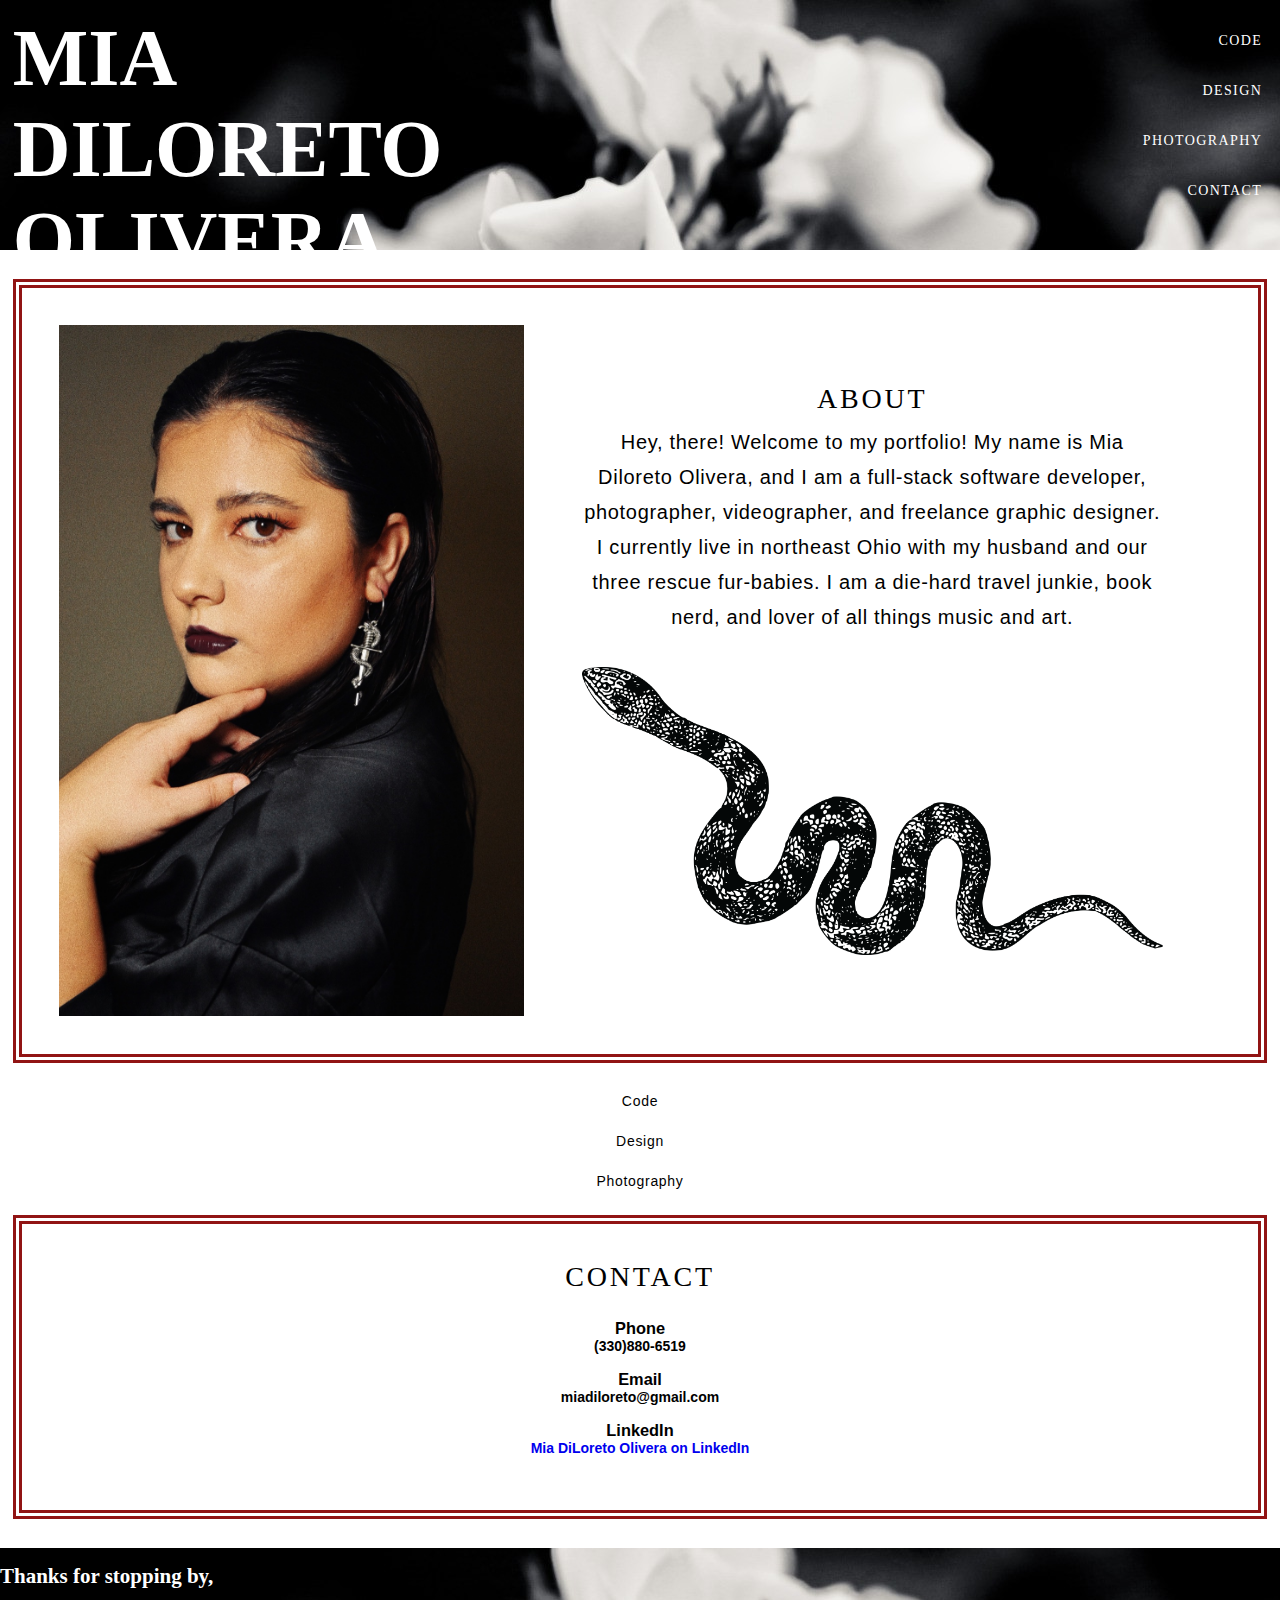
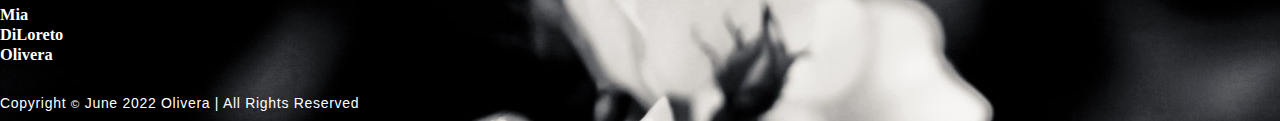
==== index.html @ 8006f3e2 "adding bootstrap" ====
<!DOCTYPE html>
<html lang="en">
<link rel="stylesheet" href="style.css">
<link href="https://cdn.jsdelivr.net/npm/bootstrap@5.2.0/dist/css/bootstrap.min.css" rel="stylesheet"
    integrity="sha384-gH2yIJqKdNHPEq0n4Mqa/HGKIhSkIHeL5AyhkYV8i59U5AR6csBvApHHNl/vI1Bx" crossorigin="anonymous">
<script src="https://cdn.jsdelivr.net/npm/bootstrap@5.2.0/dist/js/bootstrap.bundle.min.js"
    integrity="sha384-A3rJD856KowSb7dwlZdYEkO39Gagi7vIsF0jrRAoQmDKKtQBHUuLZ9AsSv4jD4Xa"
    crossorigin="anonymous"></script>

<head>
    <meta charset="UTF-8">
    <meta http-equiv="X-UA-Compatible" content="IE=edge">
    <meta name="viewport" content="width=<device-width>, initial-scale=1.0">
    <title>
        <h1>Mia Olivera Portfolio</h1>
    </title>
</head>

<body>

    <style>
        @import url('https://fonts.googleapis.com/css2?family=Montserrat+Alternates&family=Syncopate:wght@700&display=swap');
    </style>

    <!--this is your header and nav-->

    <section id="header">
        <div class="nav-name">
            <h1 class="Mia">Mia</h1>
            <h1 class="DiLoreto">DiLoreto</h1>
            <h1 class="Olivera">Olivera</h1>
        </div>
        <div class="nav-bar">
            <p><a href="#" data-after="Code">Code</a></p>
            <p><a href="#" data-after="Design">Design</a></p>
            <p><a href="#" data-after="Photography">Photography</a></p>
            <p><a href="#" data-after="Contact">Contact</a></p>
        </div>
    </section>

    <!-- end of header -->
    <br>
    <section id="meat-and-potatoes">

        <!-- about---------------------------------->
        <section id="about">

            <div class="headshot">
                <img src="./images/headshot.jpg" alt="headshot">
            </div>
            <div class="about-section">
                <div class="about-text">
                    <h1 class="section-title">About<span></span></h1>
                    <p class="about-blurb">
                        Hey, there! Welcome to my portfolio! My name is Mia Diloreto Olivera, and I am a full-stack
                        software developer, photographer, videographer, and freelance graphic designer. I currently live
                        in northeast Ohio with my husband and our three rescue fur-babies. I am a die-hard travel
                        junkie, book nerd, and lover of all things music and art.
                    </p>
                </div>
                <br>
                <br>
                <div class="snake-img">
                    <img id="snake-pic" src="./images/snake.png" alt="black and white snake sketch">
                </div>
            </div>
        </section>

        <br>

        <!-- end about---------------------------------->

        <!-- specialty links section----------------------------->
        <!-- <div id="special-links">
            <p>Code</p>
            <p>Design</p>
            <p>Photography</p>
        </div> -->
        <div class="row align-items-center">
            <div class="col">
                <p class="specialty-page-links">Code</p>
            </div>
            <div class="col">
                <p class="specialty-page-links">Design</p>
            </div>
            <div class="col">
                <p class="specialty-page-links">Photography</p>
            </div>
        </div>

        <!-- end links section----------------------------------->
        <br>
        <!--contact section----------------------------------->

        <div class="contact-section">
            <div>
                <h1 class="section-title">Contact</h1>
            </div>
            <br>
            <div class="contact-items">
                <div class="contact-item">
                    <h3>Phone</h3>
                    <h4>(330)880-6519</h3>
                        <br>
                        <h3>Email</h3>
                        <h4>miadiloreto@gmail.com</h4>
                        <br>
                        <h3>LinkedIn</h3>
                        <h4><a href="https://www.linkedin.com/in/mia-diloreto-olivera-0b1941233/">Mia DiLoreto Olivera
                                on LinkedIn</a></h4>
                        <br>
                </div>
            </div>
        </div>
        <!--end contact section------------------------------------------------------------------------------------>
        <br>
    </section>

    <!--footer------------------------------------------------------------------------------------------>
    <section id="footer">
        <div class="signature">
            <br>
            <h2 class="footer-signature">Thanks for stopping by,<span></span></h2>
            <br>
            <h3 class="footer-signature-name"><span></span>Mia</h3>
            <h3 class="footer-signature-name"><span></span>DiLoreto</h3>
            <h3 class="footer-signature-name"><span></span>Olivera</h3>
            <br>
            <!-- copyright stuff -->
            <p id="copyright">Copyright <small>&copy</small> June 2022 Olivera | All Rights Reserved</p>
        </div>
    </section>
    <!--end footer-->
</body>

</html>
---- style.css ----
/* general-------------------------------------------- */

*{
    padding: 0;
    margin: 0;
    box-sizing: border-box;
}

html{
    font-size: 14px;
    font-family: 'Montserrat', sans-serif;
    scroll-behavior: smooth;

}

a{
    text-decoration: none;
}

p{
    color: black;
    font-size: 1rem;
    margin-top: 5px;
    line-height: 2.5rem;
    font-weight: lighter;
    letter-spacing: .05rem;
}

#meat-and-potatoes {
    text-align: center;
    top: 1000px;
    display: inline-block;
    padding: 1%;
    /* position: ; */
}

.section-title {
    font-size: 2rem;
    font-weight: 400;
    color: black;
    margin-bottom: 10px;
    text-transform: uppercase;
    letter-spacing: .2rem;
    text-align: center;
    font-family: Syncopate;
}

/* end general----------------------------------------- */

/* header nav bar stuffs---------------------------- */

.nav-bar{
    /* position: fixed; */
    z-index: 1000;
    left: 0;
    top: 0;
    width: 50%;
    height: auto;
    text-align: right;
    padding-right: 1%;
    padding-top: 1%;
    padding bottom: 1%;
    /* background-color: rgb(141, 141, 141); */
}

.nav-name {
    font-size: 40px;
    text-transform: uppercase;
    font-family: Syncopate;
    width: 50%;
    padding-left: 1%;
    padding-top: 1%;
    padding bottom: 1%;
}

#header {
    display: flex;
    color: white;
    background-color: black;
    width: 100%;
    height: 250px;
    background-image: url('./images/flowers.jpg');
}

#header .nav-bar a{
    font-size: 1rem;
    letter-spacing: .1rem;
    text-decoration: none;
    color: white;
    text-transform: uppercase;
    padding: 5px;
    display:inline-block;
    font-family: Syncopate;
}

.header-container {
position: relative;
text-align: left;
color: white;
padding: 5%;
}


.name {
    text-align: left;
    font-size: 30px;
    justify-content: center;
    /* position: absolute; */
}

img{
    height: 100%;
    width: 100%;
    object-fit: cover;
}

#about{
    display: flex;
    justify-content: center;
    padding: 3%;
    border-style: double;
    border-color: rgb(145, 20, 20);
    border-width: 7pt;
}

.headshot {
    width: 40%;
    /* justify-content: center; */
}

.about-section {
display: flexbox;
width: 60%;
column-width: 50%;
padding: 5%;

}

.about-text {
    height:auto;
}

.about-blurb {
    font-size: 20px;
}
.snake-img {
    height:fit-content;
}

.titles-section {
    padding: 3%;
    border-style: double;
    border-color: rgb(145, 20, 20);
    border-width: 7pt;
}

#projects {
    text-align: center;
}

.projects-list {
    padding: 3%;
    border-style: double;
    border-color: rgb(145, 20, 20);
    border-width: 7pt;
}

#contact {
    text-align: center;
}

.contact-section {
    padding: 3%;
    border-style: double;
    border-color: rgb(145, 20, 20);
    border-width: 7pt;
}

.signature {
    font-family: Syncopate;
    background-image: url(./images/flowers.jpg);
    color: rgb(255, 255, 255);
    text-shadow: 5px;
}

#copyright {
    color:rgb(255, 255, 255);
    font-family: sans-serif;
}
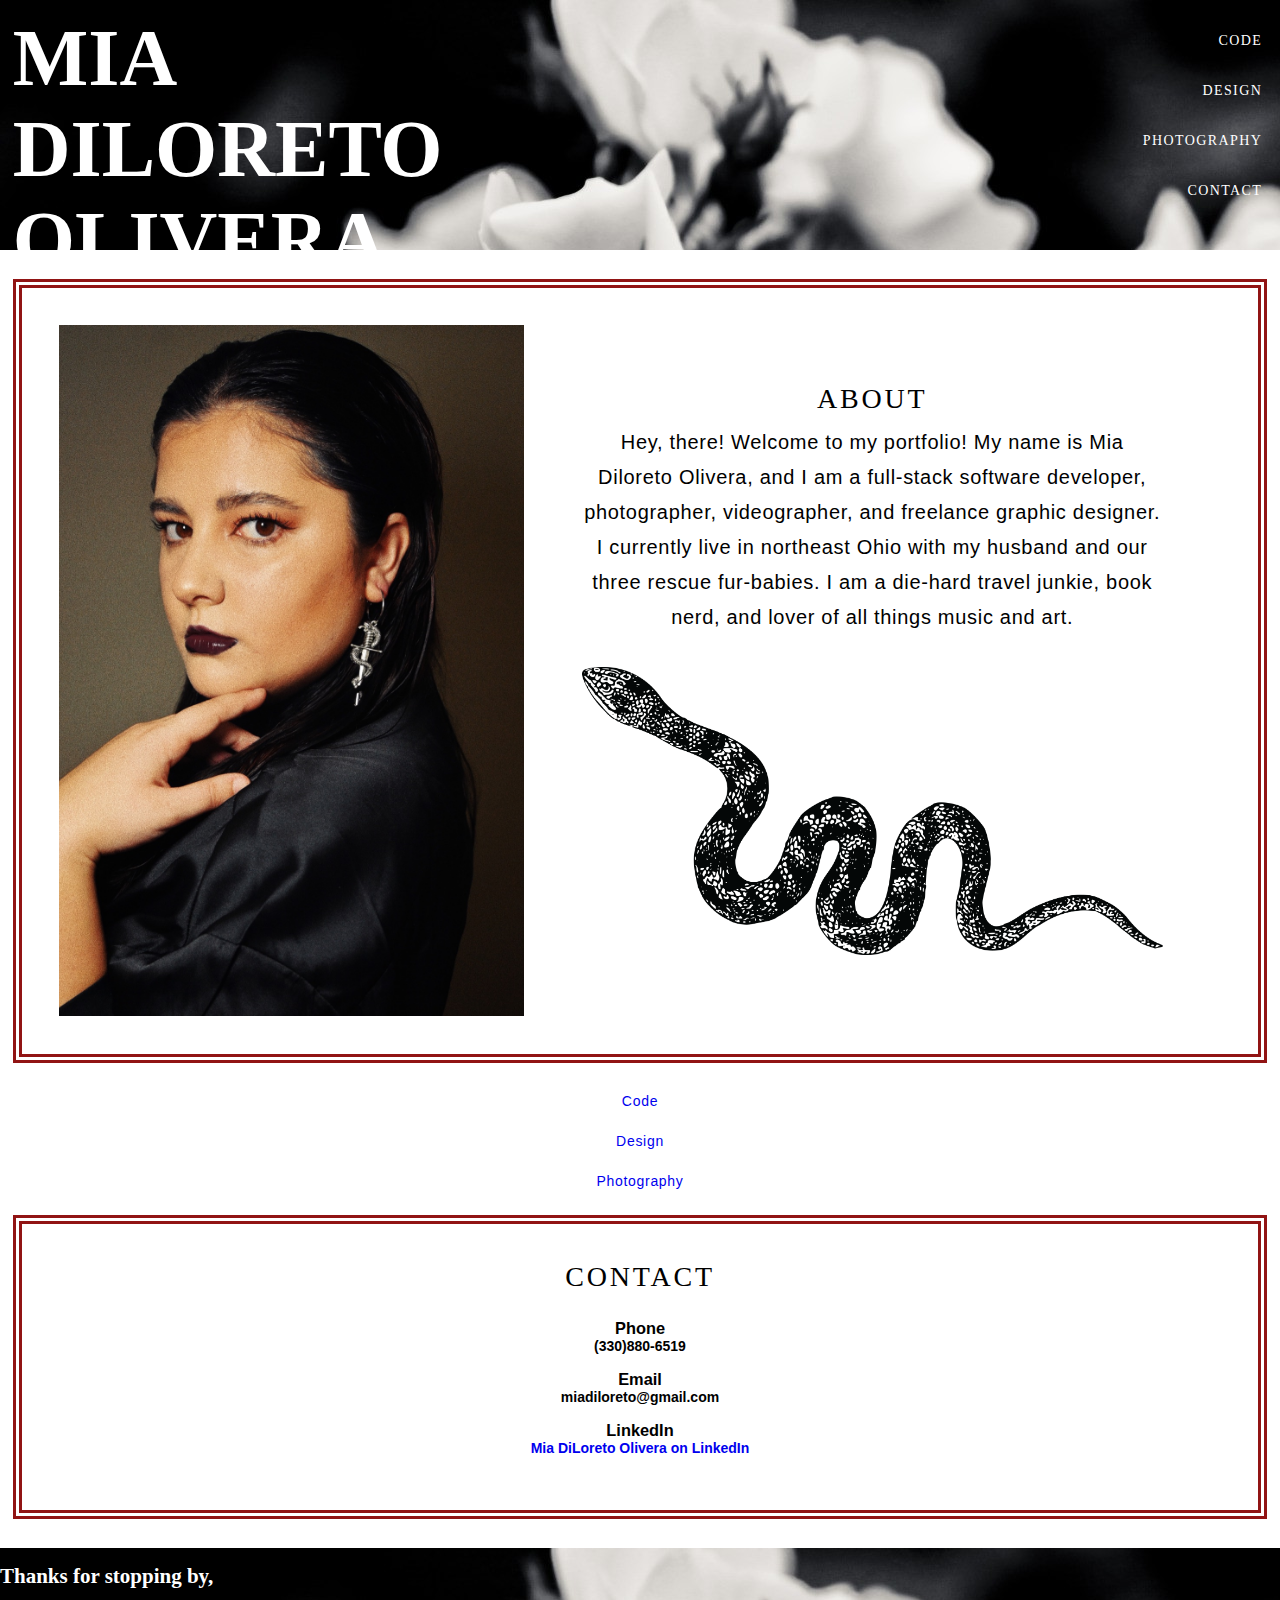
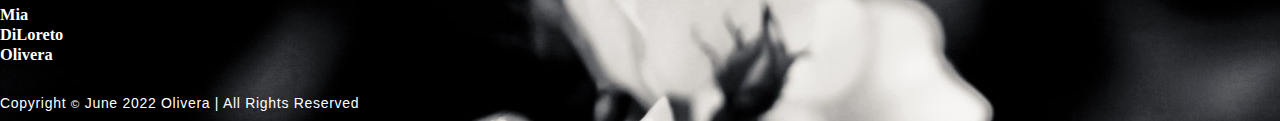
==== commit b88d4b71: "link updates" ====
--- a/index.html
+++ b/index.html
@@ -78,13 +78,13 @@
         </div> -->
         <div class="row align-items-center">
             <div class="col">
-                <p class="specialty-page-links">Code</p>
+                <p class="specialty-page-links"><a href="#">Code</a></p>
             </div>
             <div class="col">
-                <p class="specialty-page-links">Design</p>
+                <p class="specialty-page-links"><a href="#">Design</a></p>
             </div>
             <div class="col">
-                <p class="specialty-page-links">Photography</p>
+                <p class="specialty-page-links"><a href="#">Photography</a></p>
             </div>
         </div>
 
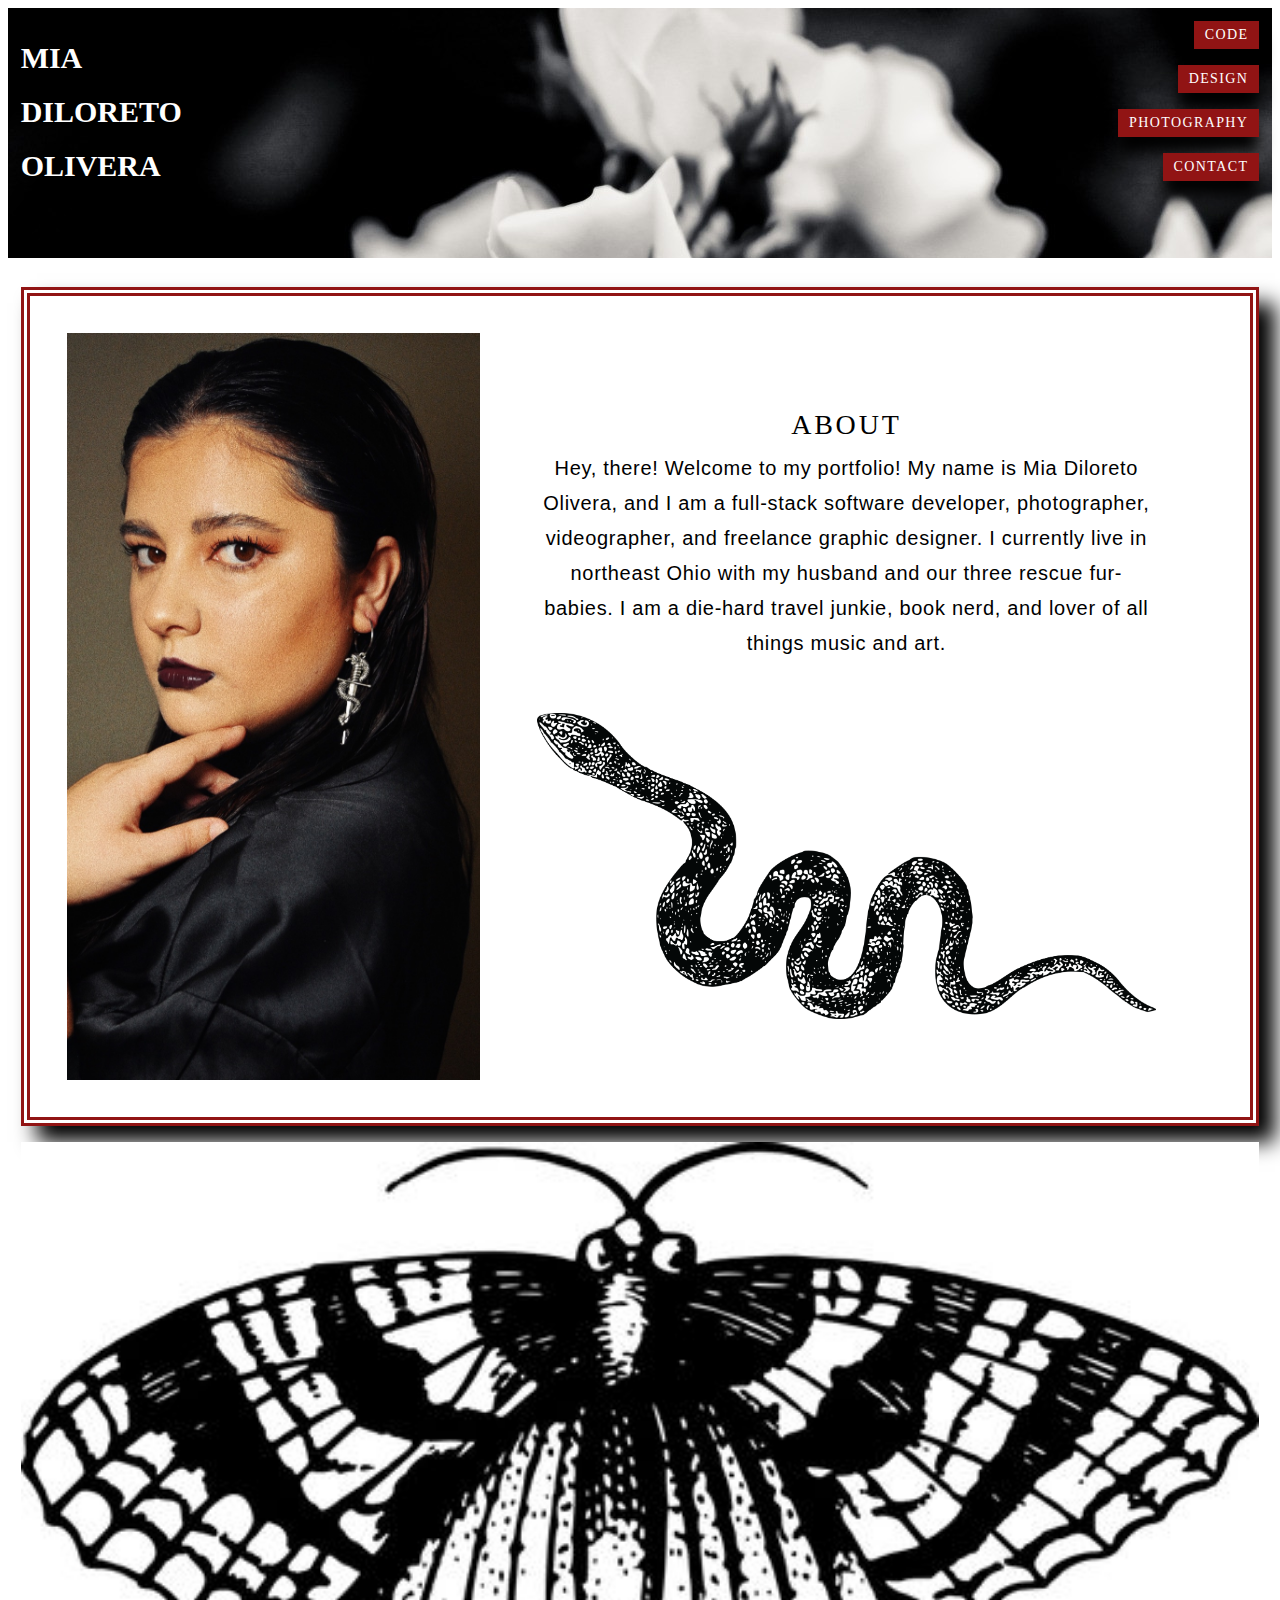
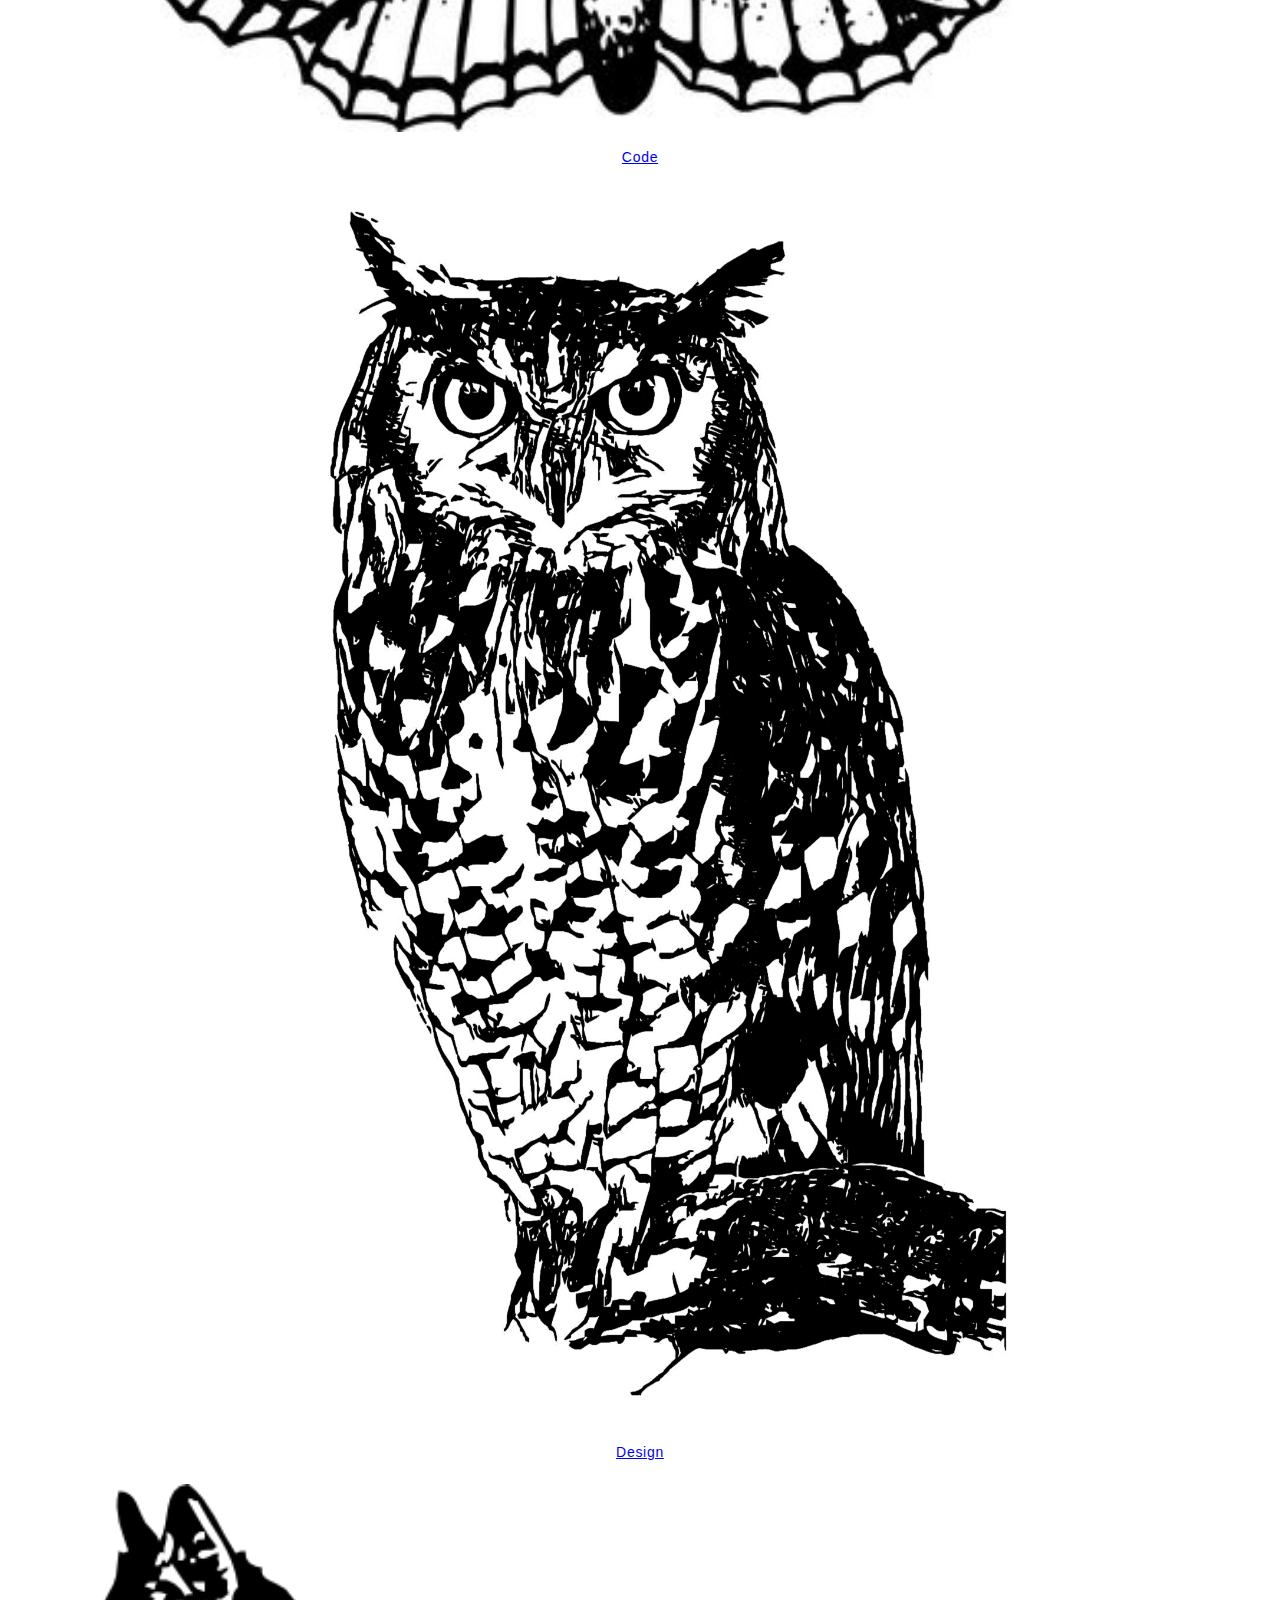
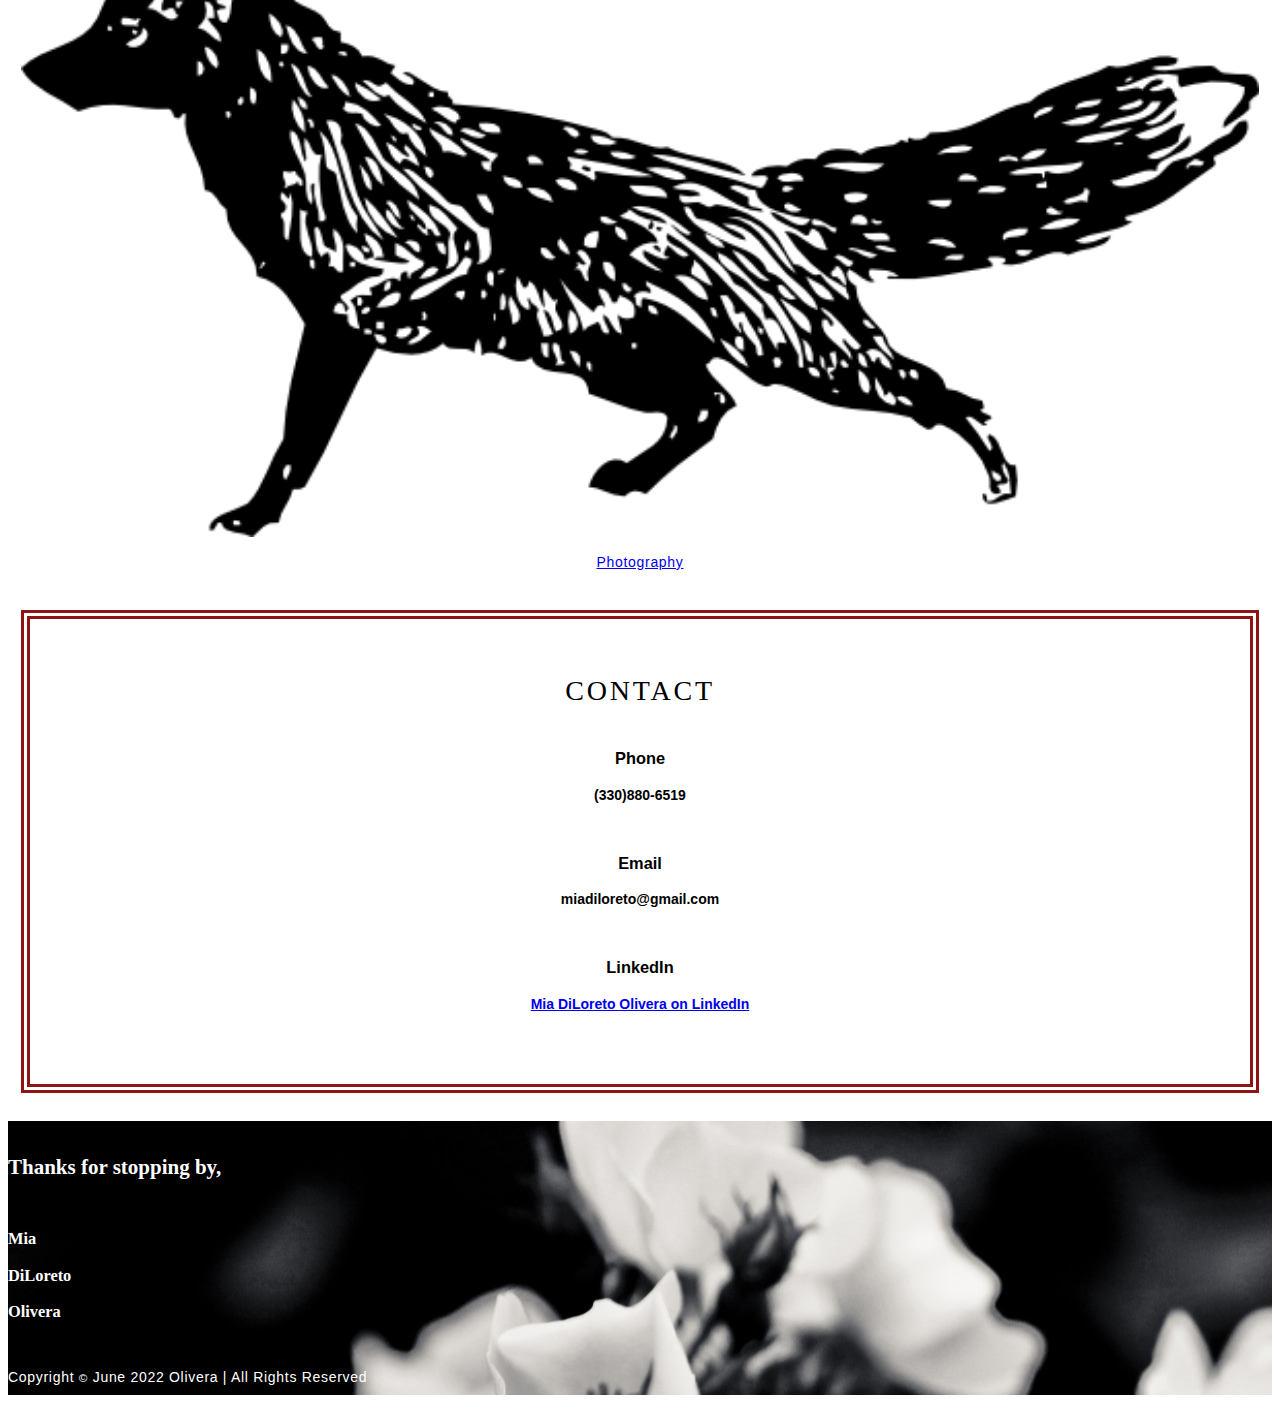
==== commit a05d5a0b: "nav buttons" ====
--- a/index.html
+++ b/index.html
@@ -26,15 +26,21 @@
 
     <section id="header">
         <div class="nav-name">
-            <h1 class="Mia">Mia</h1>
-            <h1 class="DiLoreto">DiLoreto</h1>
-            <h1 class="Olivera">Olivera</h1>
+            <h1 class="name">Mia</h1>
+            <h1 class="name">DiLoreto</h1>
+            <h1 class="name">Olivera</h1>
         </div>
         <div class="nav-bar">
-            <p><a href="#" data-after="Code">Code</a></p>
-            <p><a href="#" data-after="Design">Design</a></p>
-            <p><a href="#" data-after="Photography">Photography</a></p>
-            <p><a href="#" data-after="Contact">Contact</a></p>
+            <button class="nav-buttons"><a href="#" data-after="Code">Code</a></button>
+            <br>
+            <br>
+            <button class="nav-buttons"><a href="#" data-after="Design">Design</a></button>
+            <br>
+            <br>
+            <button class="nav-buttons"><a href="#" data-after="Code">Photography</a></button>
+            <br>
+            <br>
+            <button class="nav-buttons"><a href="#" data-after="Contact">Contact</a></button>
         </div>
     </section>
 
@@ -68,22 +74,17 @@
 
         <br>
 
-        <!-- end about---------------------------------->
-
-        <!-- specialty links section----------------------------->
-        <!-- <div id="special-links">
-            <p>Code</p>
-            <p>Design</p>
-            <p>Photography</p>
-        </div> -->
         <div class="row align-items-center">
-            <div class="col">
+            <div class="col" id="code-specialty">
+                <img class="speacialty-link-photos" src="./images/moth.jpg">
                 <p class="specialty-page-links"><a href="#">Code</a></p>
             </div>
-            <div class="col">
+            <div class="col" id="design-specialty">
+                <img class="speacialty-link-photos" src="./images/owl.jpg">
                 <p class="specialty-page-links"><a href="#">Design</a></p>
             </div>
-            <div class="col">
+            <div class="col"id="photography-specialty">
+                <img class="speacialty-link-photos" src="./images/fox.png">
                 <p class="specialty-page-links"><a href="#">Photography</a></p>
             </div>
         </div>
--- a/style.css
+++ b/style.css
@@ -1,11 +1,3 @@
-/* general-------------------------------------------- */
-
-*{
-    padding: 0;
-    margin: 0;
-    box-sizing: border-box;
-}
-
 html{
     font-size: 14px;
     font-family: 'Montserrat', sans-serif;
@@ -13,8 +5,13 @@
 
 }
 
-a{
+.nav-buttons{
     text-decoration: none;
+    background-color: rgb(145, 20, 20);
+    width: min-content;
+    margin-left:auto;
+    box-shadow: 0 16px 16px;
+    border: 0;
 }
 
 p{
@@ -45,10 +42,6 @@
     font-family: Syncopate;
 }
 
-/* end general----------------------------------------- */
-
-/* header nav bar stuffs---------------------------- */
-
 .nav-bar{
     /* position: fixed; */
     z-index: 1000;
@@ -60,11 +53,9 @@
     padding-right: 1%;
     padding-top: 1%;
     padding bottom: 1%;
-    /* background-color: rgb(141, 141, 141); */
 }
 
 .nav-name {
-    font-size: 40px;
     text-transform: uppercase;
     font-family: Syncopate;
     width: 50%;
@@ -72,6 +63,10 @@
     padding-top: 1%;
     padding bottom: 1%;
 }
+
+/* .name{
+    font-size: 100px;
+} */
 
 #header {
     display: flex;
@@ -121,6 +116,7 @@
     border-style: double;
     border-color: rgb(145, 20, 20);
     border-width: 7pt;
+    box-shadow: 16px 16px 20px;
 }
 
 .headshot {
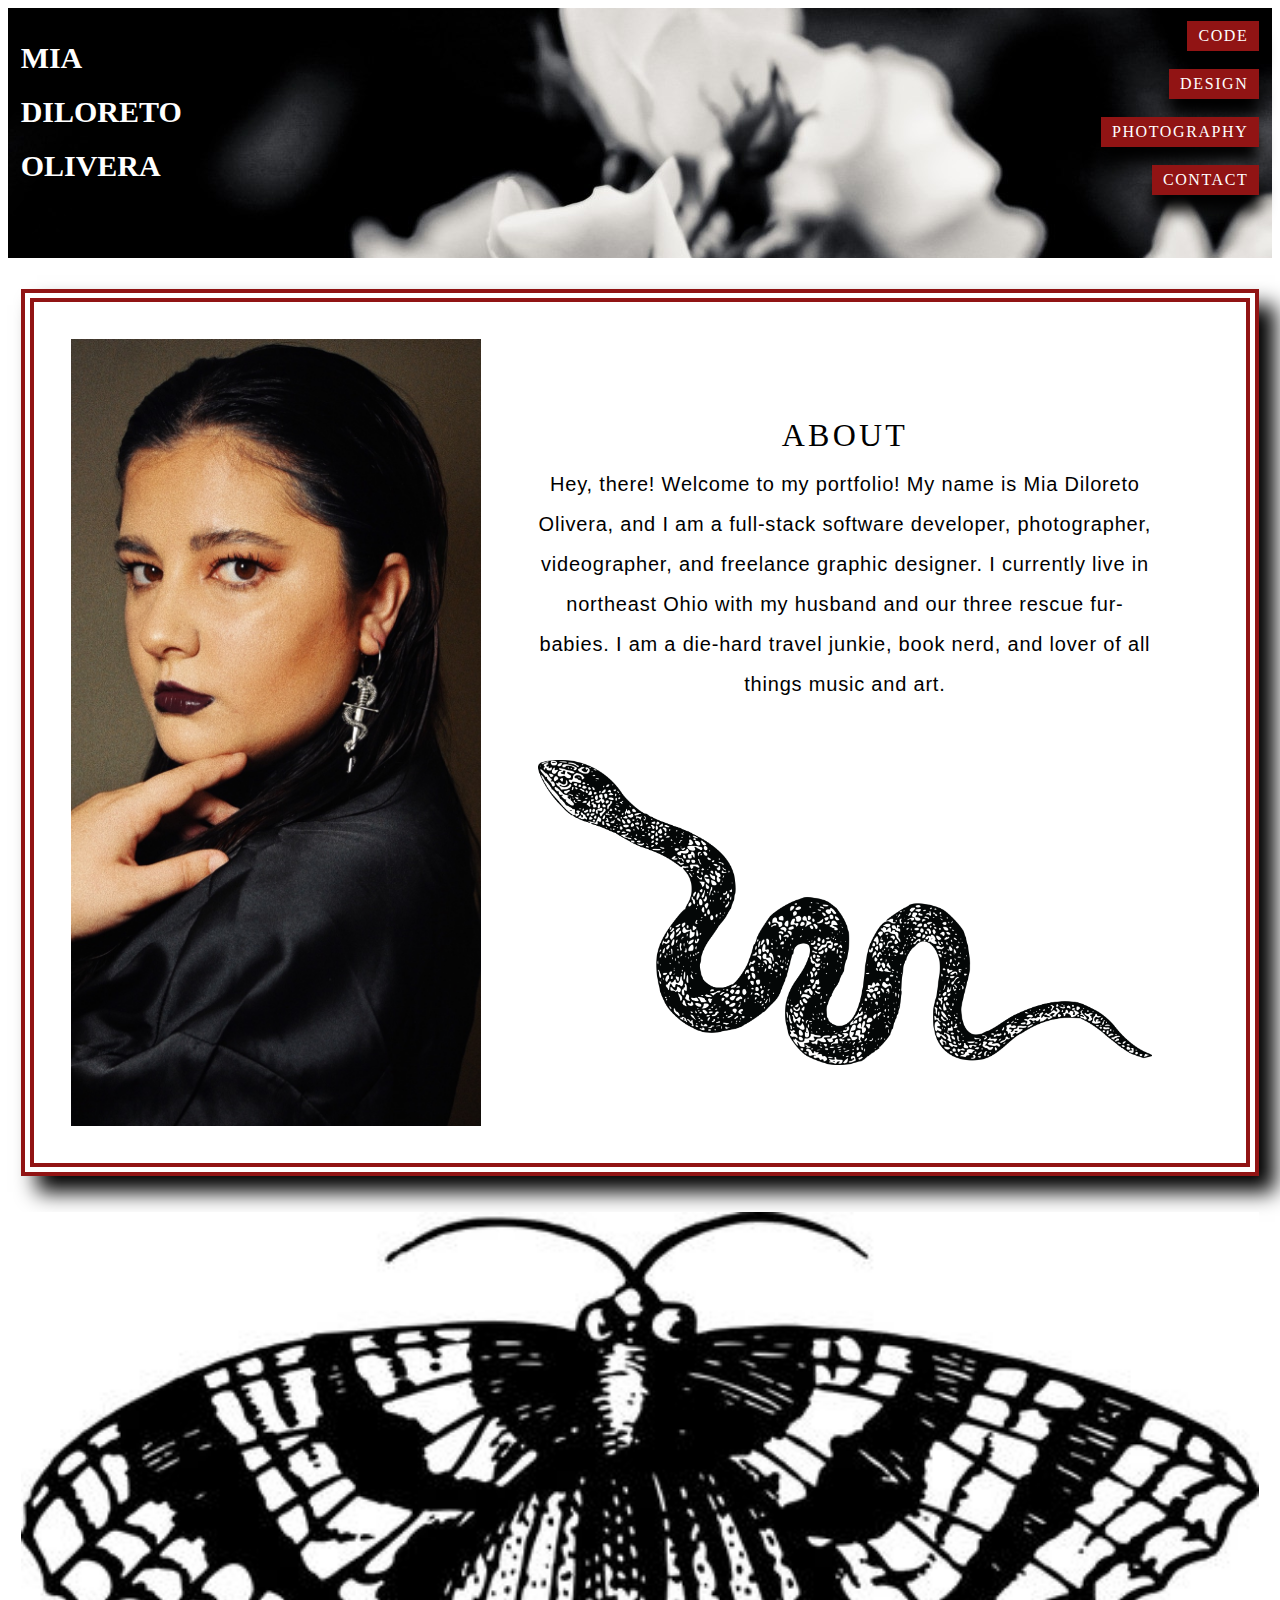
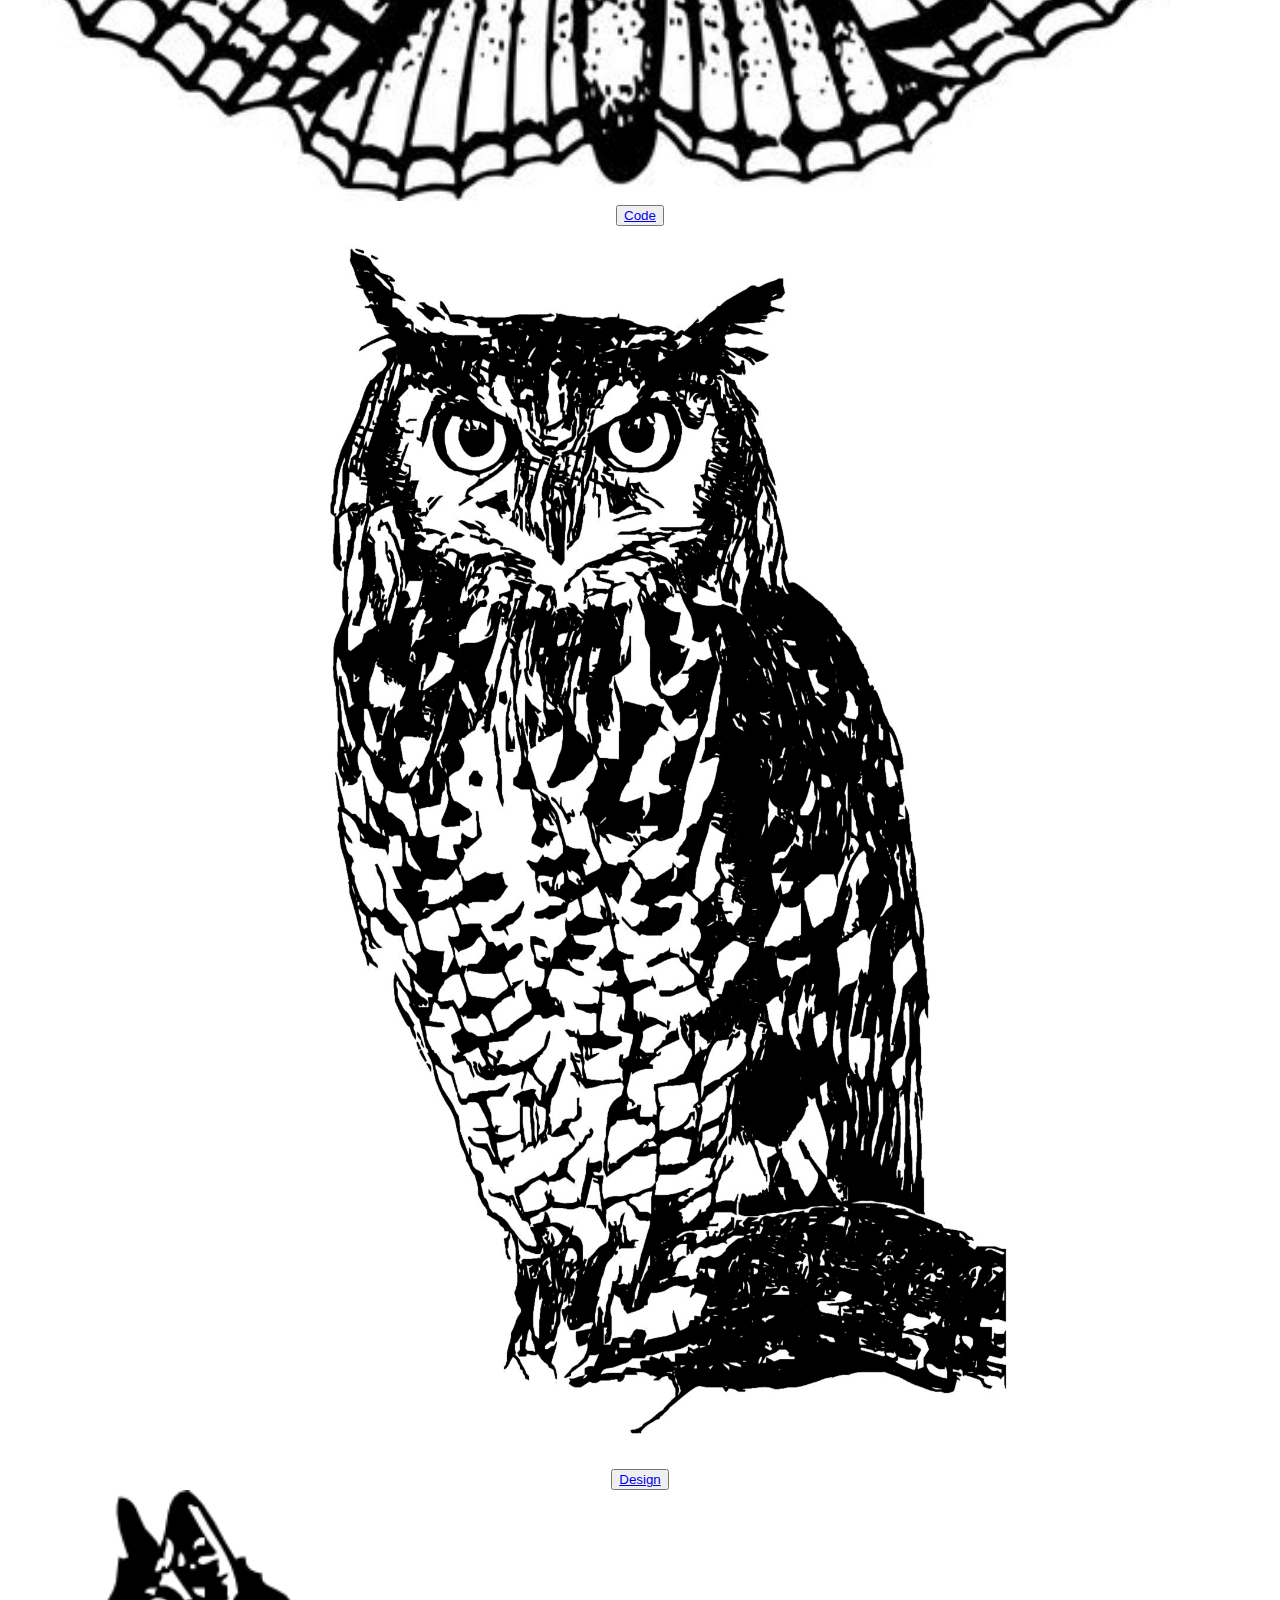
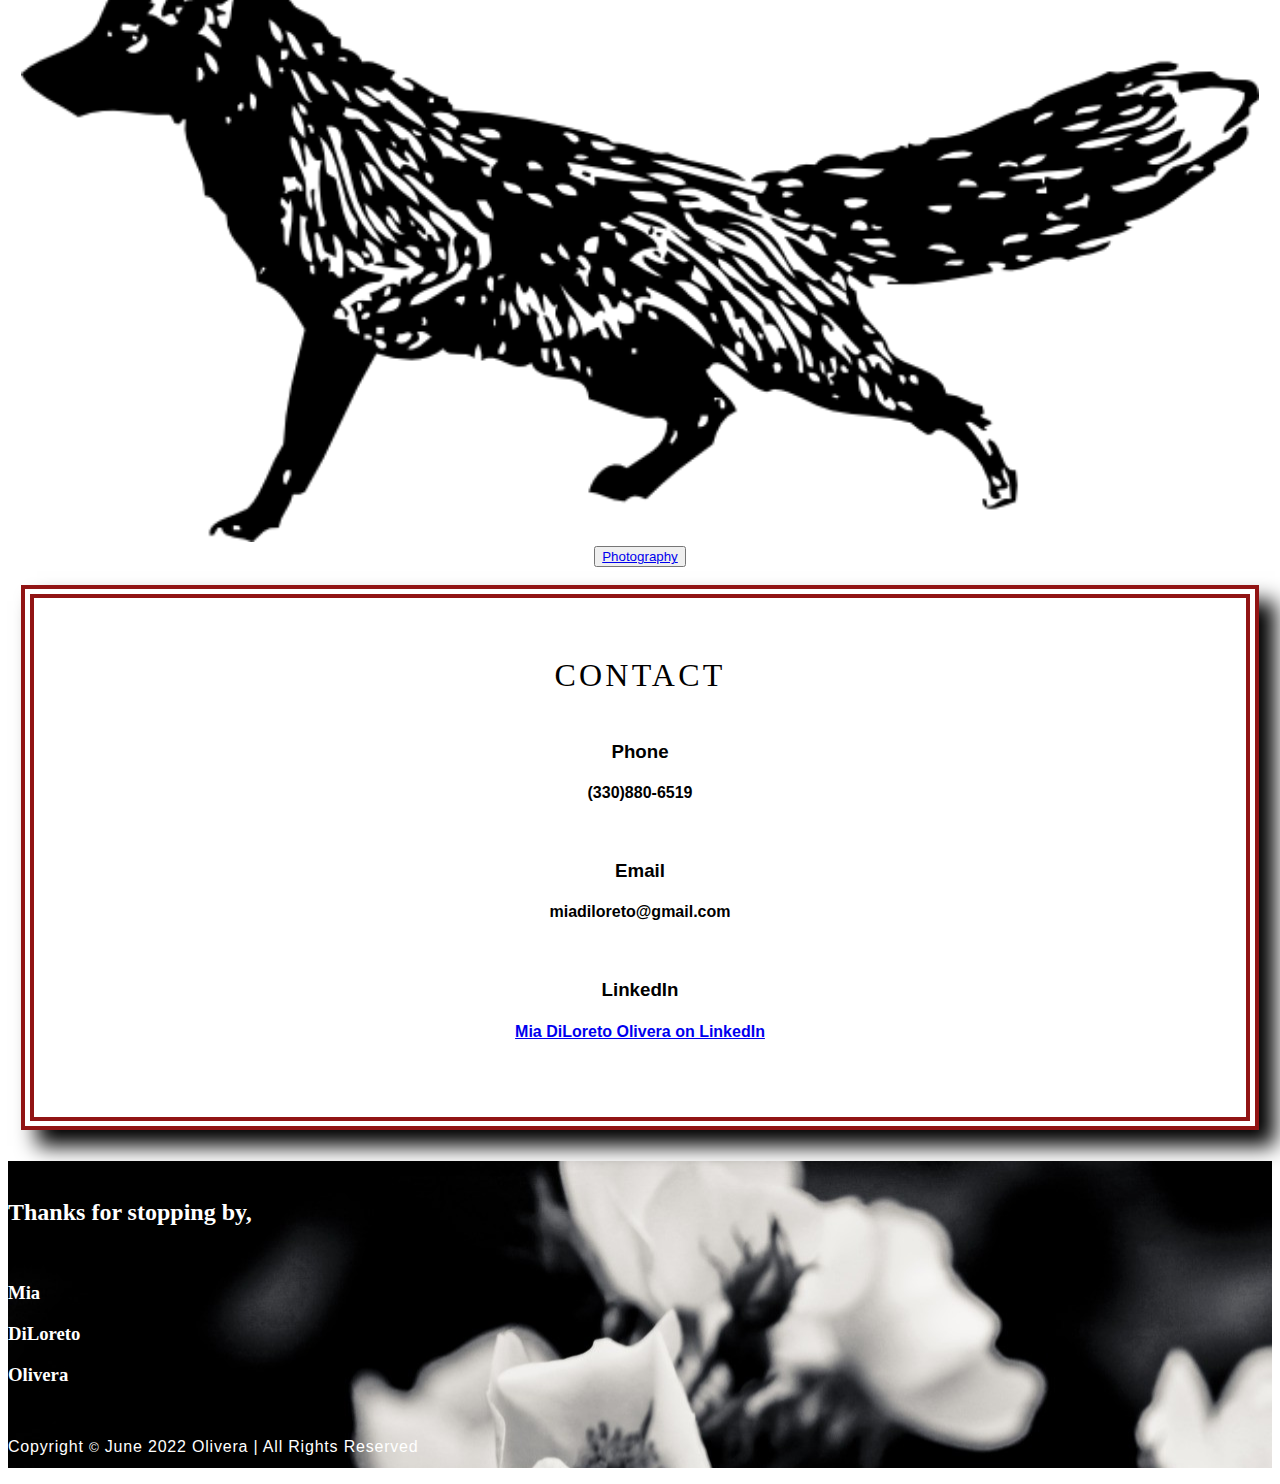
==== commit c440519e: "adding buttons, cleaning up code" ====
--- a/index.html
+++ b/index.html
@@ -73,19 +73,20 @@
         </section>
 
         <br>
+        <br>
 
         <div class="row align-items-center">
             <div class="col" id="code-specialty">
-                <img class="speacialty-link-photos" src="./images/moth.jpg">
-                <p class="specialty-page-links"><a href="#">Code</a></p>
+                <img class="specialty-link-photos" src="./images/moth.jpg">
+                <button class="specialty-link-buttons"><a href="#" data-after="Code">Code</a></button>
             </div>
             <div class="col" id="design-specialty">
-                <img class="speacialty-link-photos" src="./images/owl.jpg">
-                <p class="specialty-page-links"><a href="#">Design</a></p>
+                <img class="specialty-link-photos" src="./images/owl.jpg">
+                <button class="specialty-link-buttons"><a href="#" data-after="Design">Design</del></a></button>
             </div>
             <div class="col"id="photography-specialty">
-                <img class="speacialty-link-photos" src="./images/fox.png">
-                <p class="specialty-page-links"><a href="#">Photography</a></p>
+                <img class="specialty-link-photos" src="./images/fox.png">
+                <button class="specialty-link-buttons"><a href="#" data-after="Photography">Photography</a></button>
             </div>
         </div>
 
@@ -113,7 +114,6 @@
                 </div>
             </div>
         </div>
-        <!--end contact section------------------------------------------------------------------------------------>
         <br>
     </section>
 
--- a/style.css
+++ b/style.css
@@ -1,8 +1,7 @@
 html{
-    font-size: 14px;
+    /* font-size: 14px; */
     font-family: 'Montserrat', sans-serif;
     scroll-behavior: smooth;
-
 }
 
 .nav-buttons{
@@ -43,7 +42,6 @@
 }
 
 .nav-bar{
-    /* position: fixed; */
     z-index: 1000;
     left: 0;
     top: 0;
@@ -52,7 +50,6 @@
     text-align: right;
     padding-right: 1%;
     padding-top: 1%;
-    padding bottom: 1%;
 }
 
 .nav-name {
@@ -61,7 +58,6 @@
     width: 50%;
     padding-left: 1%;
     padding-top: 1%;
-    padding bottom: 1%;
 }
 
 /* .name{
@@ -115,13 +111,12 @@
     padding: 3%;
     border-style: double;
     border-color: rgb(145, 20, 20);
-    border-width: 7pt;
+    border-width: 10pt;
     box-shadow: 16px 16px 20px;
 }
 
 .headshot {
     width: 40%;
-    /* justify-content: center; */
 }
 
 .about-section {
@@ -143,24 +138,6 @@
     height:fit-content;
 }
 
-.titles-section {
-    padding: 3%;
-    border-style: double;
-    border-color: rgb(145, 20, 20);
-    border-width: 7pt;
-}
-
-#projects {
-    text-align: center;
-}
-
-.projects-list {
-    padding: 3%;
-    border-style: double;
-    border-color: rgb(145, 20, 20);
-    border-width: 7pt;
-}
-
 #contact {
     text-align: center;
 }
@@ -169,7 +146,9 @@
     padding: 3%;
     border-style: double;
     border-color: rgb(145, 20, 20);
-    border-width: 7pt;
+    border-width: 10pt;
+    box-shadow: 16px 16px 20px;
+
 }
 
 .signature {
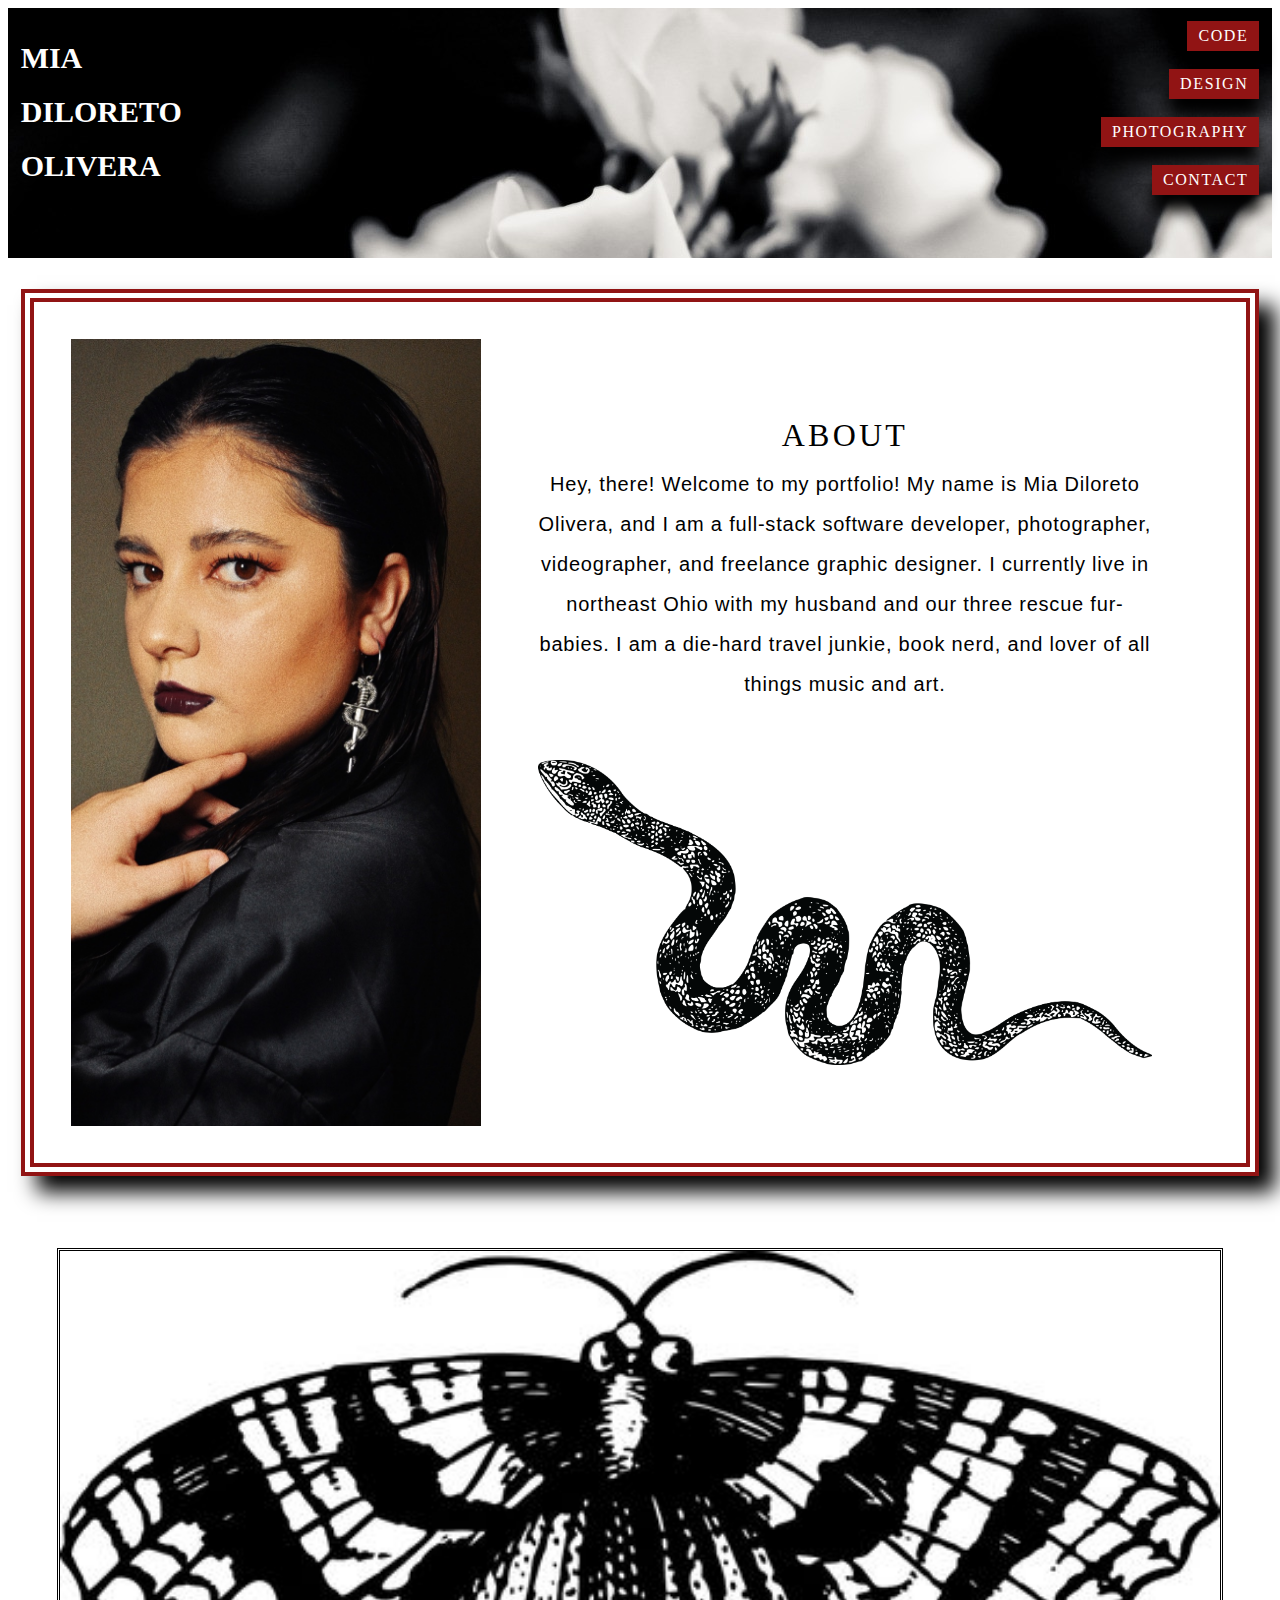
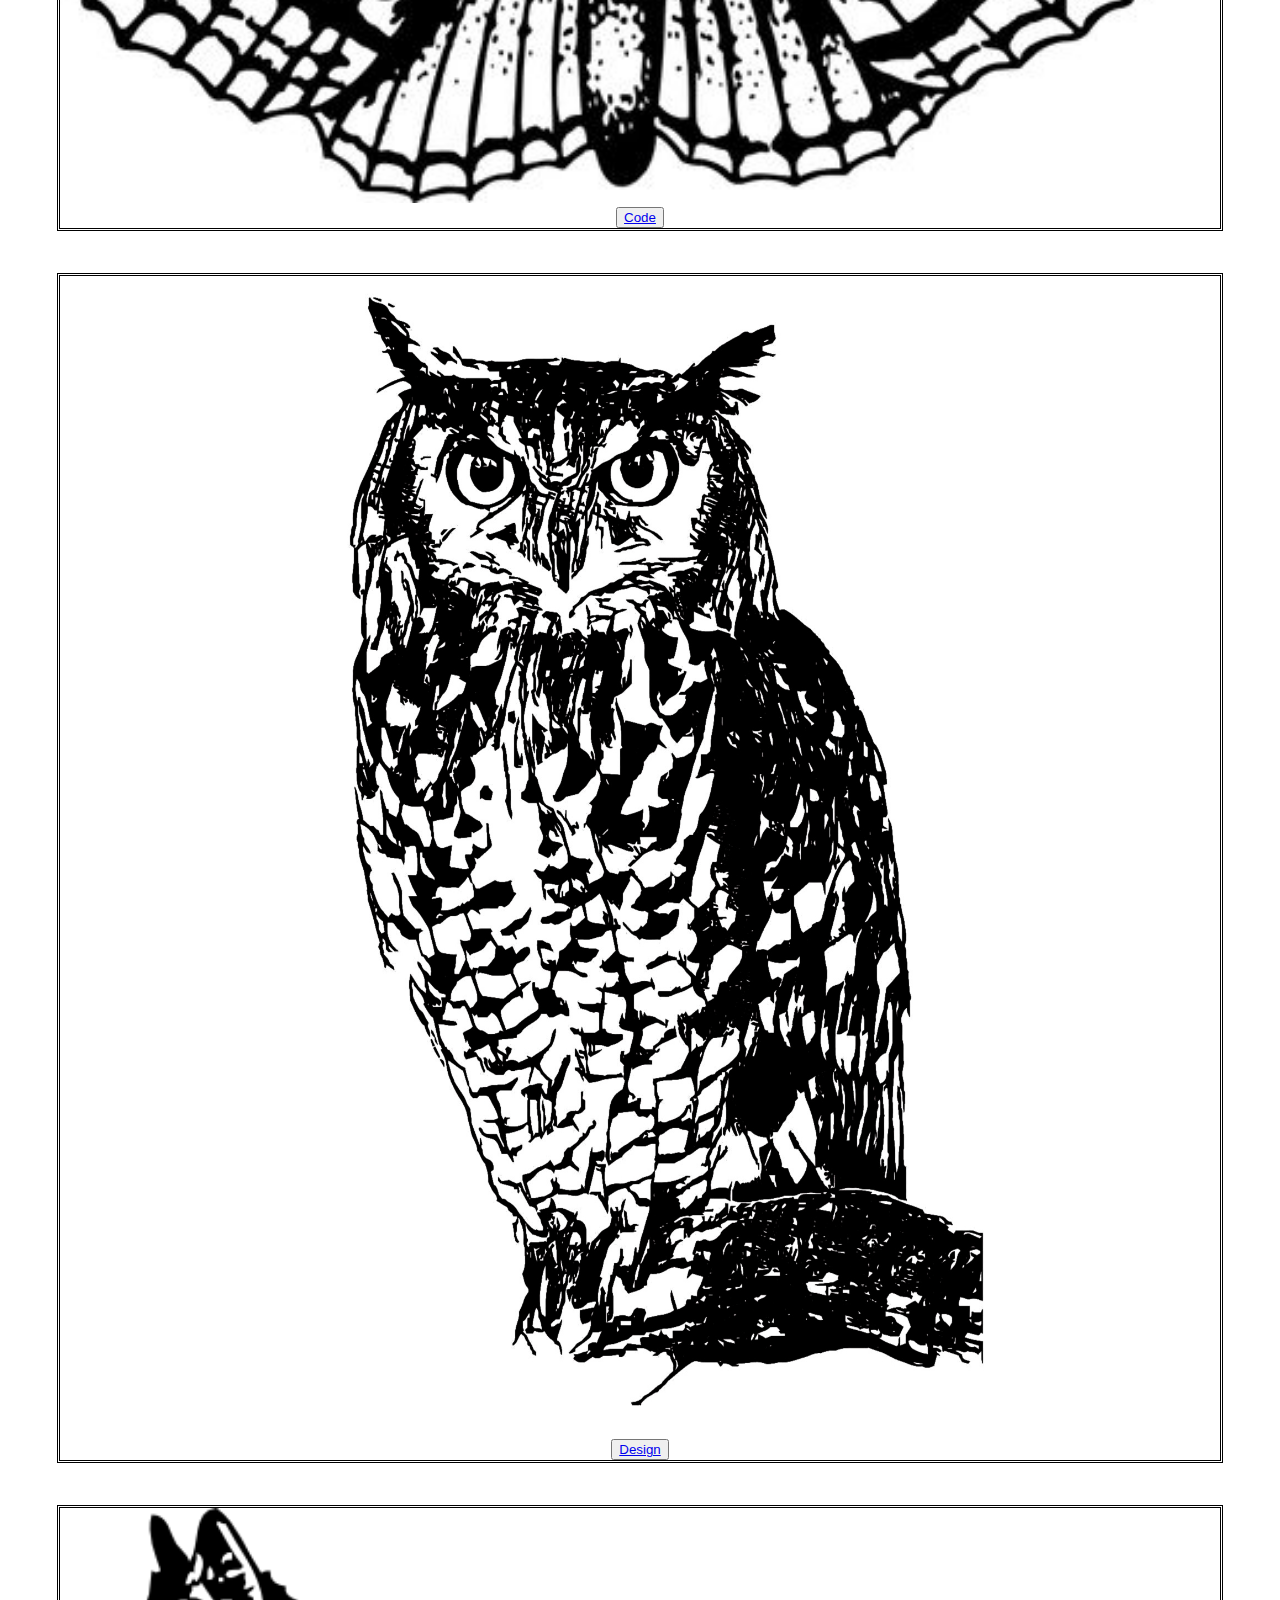
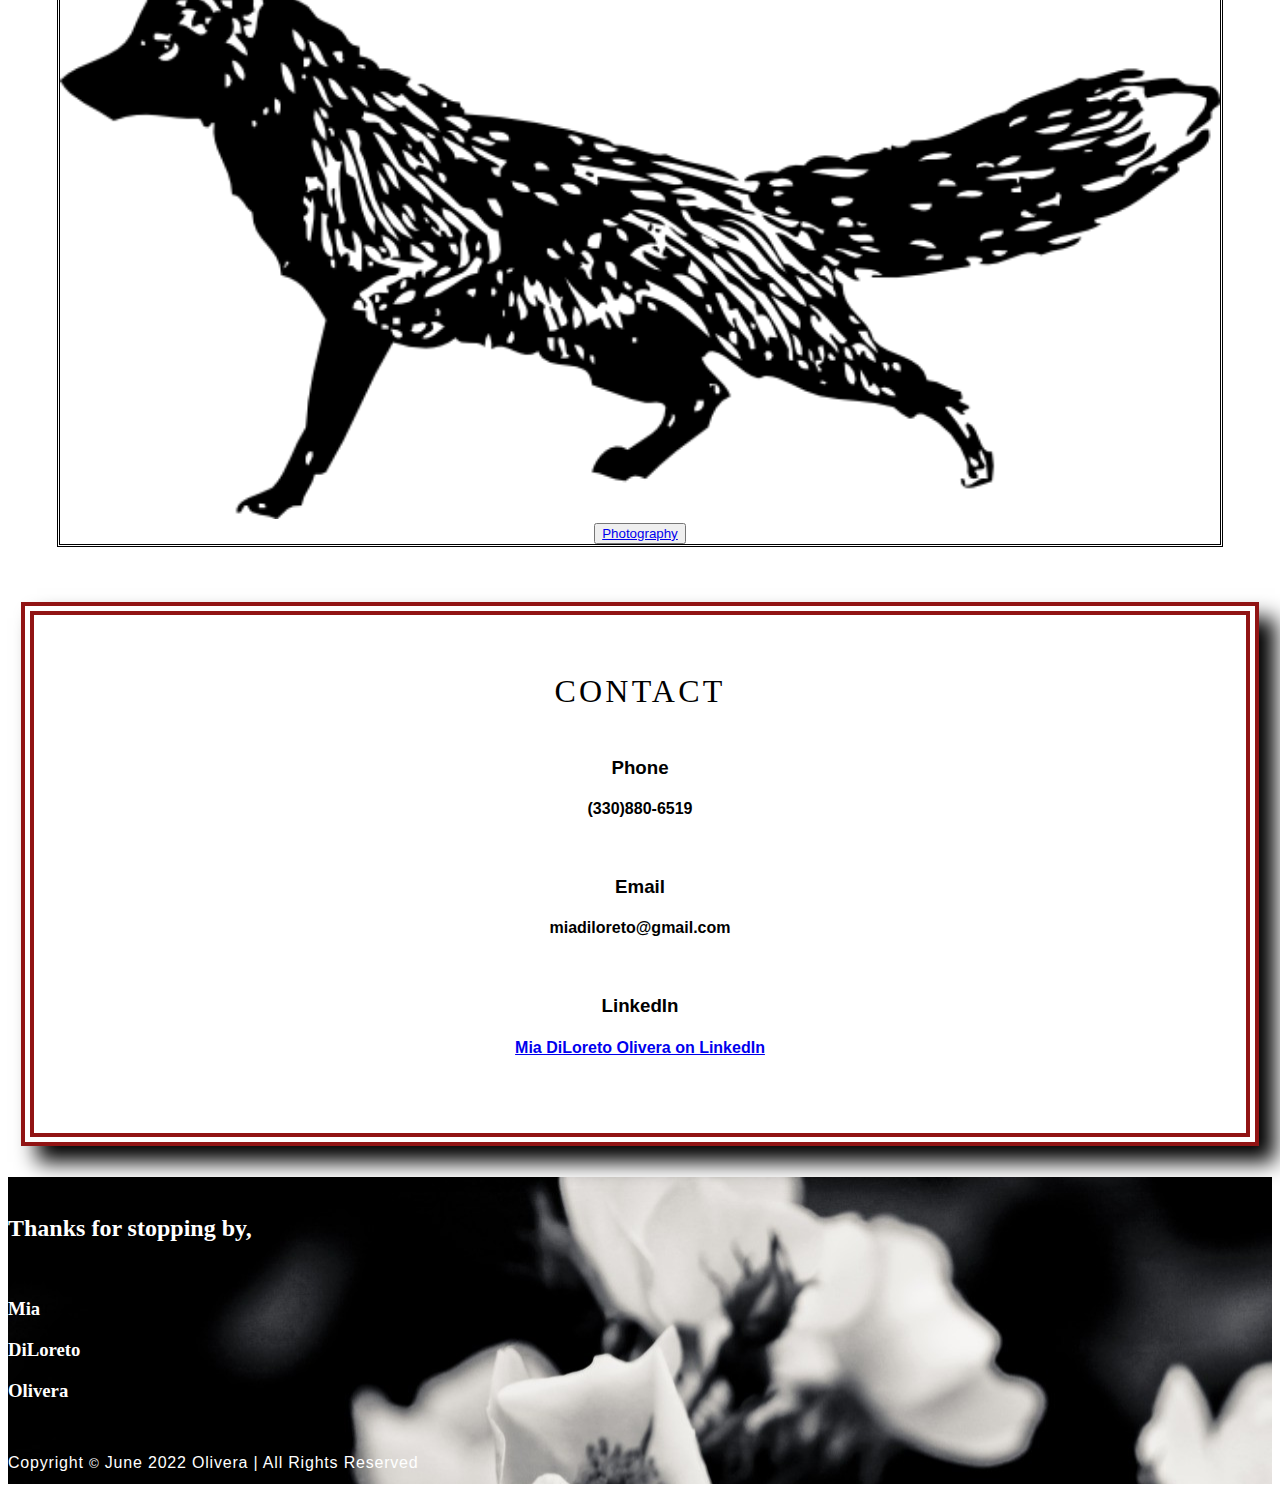
==== commit 98ceddba: "specialty updates" ====
--- a/index.html
+++ b/index.html
@@ -75,15 +75,17 @@
         <br>
         <br>
 
-        <div class="row align-items-center">
+        <div class="row align-items-center" id="specialties">
             <div class="col" id="code-specialty">
                 <img class="specialty-link-photos" src="./images/moth.jpg">
                 <button class="specialty-link-buttons"><a href="#" data-after="Code">Code</a></button>
             </div>
+            <br>
             <div class="col" id="design-specialty">
                 <img class="specialty-link-photos" src="./images/owl.jpg">
                 <button class="specialty-link-buttons"><a href="#" data-after="Design">Design</del></a></button>
             </div>
+            <br>
             <div class="col"id="photography-specialty">
                 <img class="specialty-link-photos" src="./images/fox.png">
                 <button class="specialty-link-buttons"><a href="#" data-after="Photography">Photography</a></button>
--- a/style.css
+++ b/style.css
@@ -137,7 +137,71 @@
 .snake-img {
     height:fit-content;
 }
-
+/* SPECIALTY BUTTONS -------------------------------------------------*/
+
+#specialties {
+    padding: 2%;
+}
+
+#code-specialty {
+    border-style: double;
+    width: 1fr;
+    margin: 1%;
+}
+
+#design-specialty {
+    border-style: double;
+    width: 1fr;
+    margin: 1%;
+
+}
+
+#photography-specialty {
+    border-style: double;
+    width: 1fr;
+    margin: 1%;
+}
+
+
+
+/* #code-specialty #design-specialty #photography-specialty img {
+    position: relative;
+    width: 100%;
+    max-width: 400px;
+  }
+  
+  #code-specialty #design-specialty #photography-specialty img {
+    width: 100%;
+    height: auto;
+  }
+
+  .specialty-link-buttons {
+      z-index: 1000;
+      text-decoration: none;
+  }
+  
+  #code-specialty #design-specialty #photography-specialty .specialty-link-buttons {
+    position: absolute;
+    top: 50%;
+    left: 50%;
+    transform: translate(-50%, -50%);
+    -ms-transform: translate(-50%, -50%);
+    background-color: #f1f1f1;
+    color: black;
+    font-size: 16px;
+    padding: 16px 30px;
+    border: none;
+    cursor: pointer;
+    border-radius: 5px;
+    text-align: center;
+  }
+  
+  #code-specialty #design-specialty #photography-specialty .specialty-link-buttons:hover {
+    background-color: black;
+    color: white;
+  } */
+
+  /* SPECIALTY BUTTONS END --------------------------------*/
 #contact {
     text-align: center;
 }
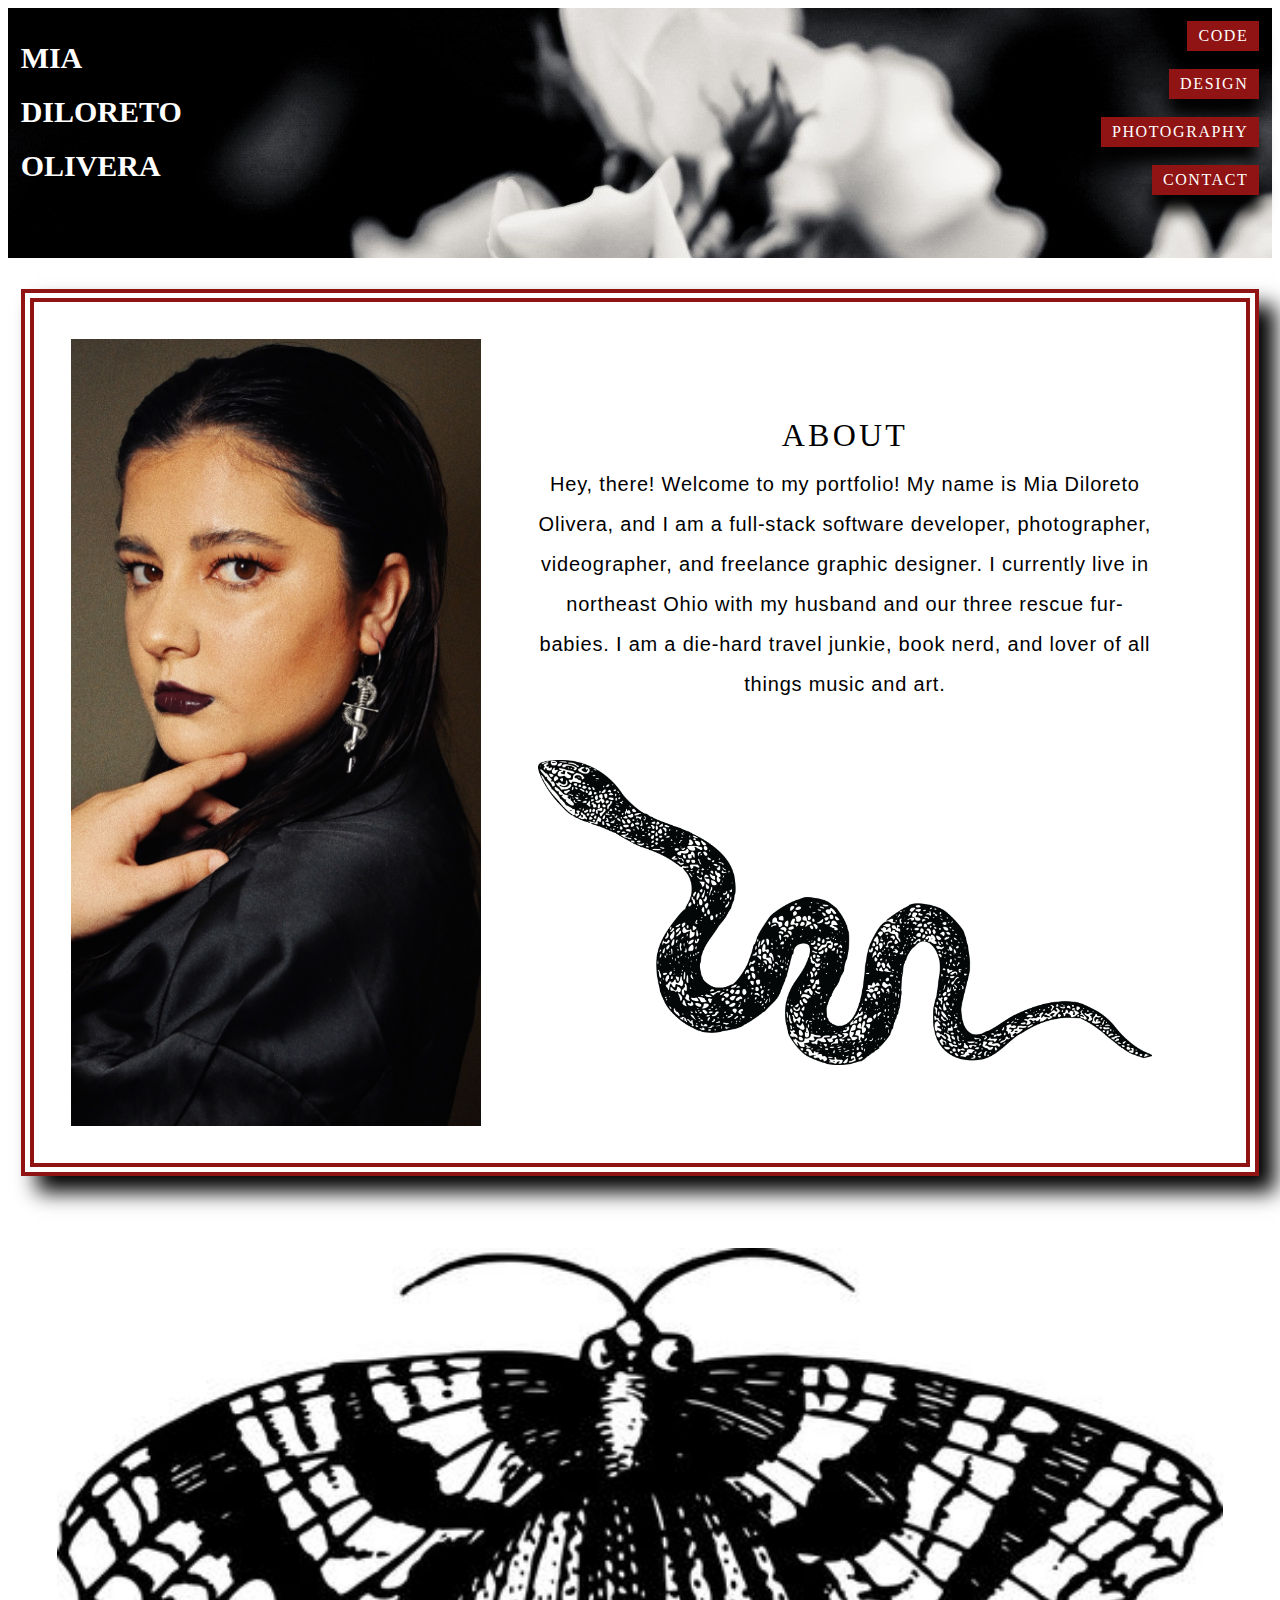
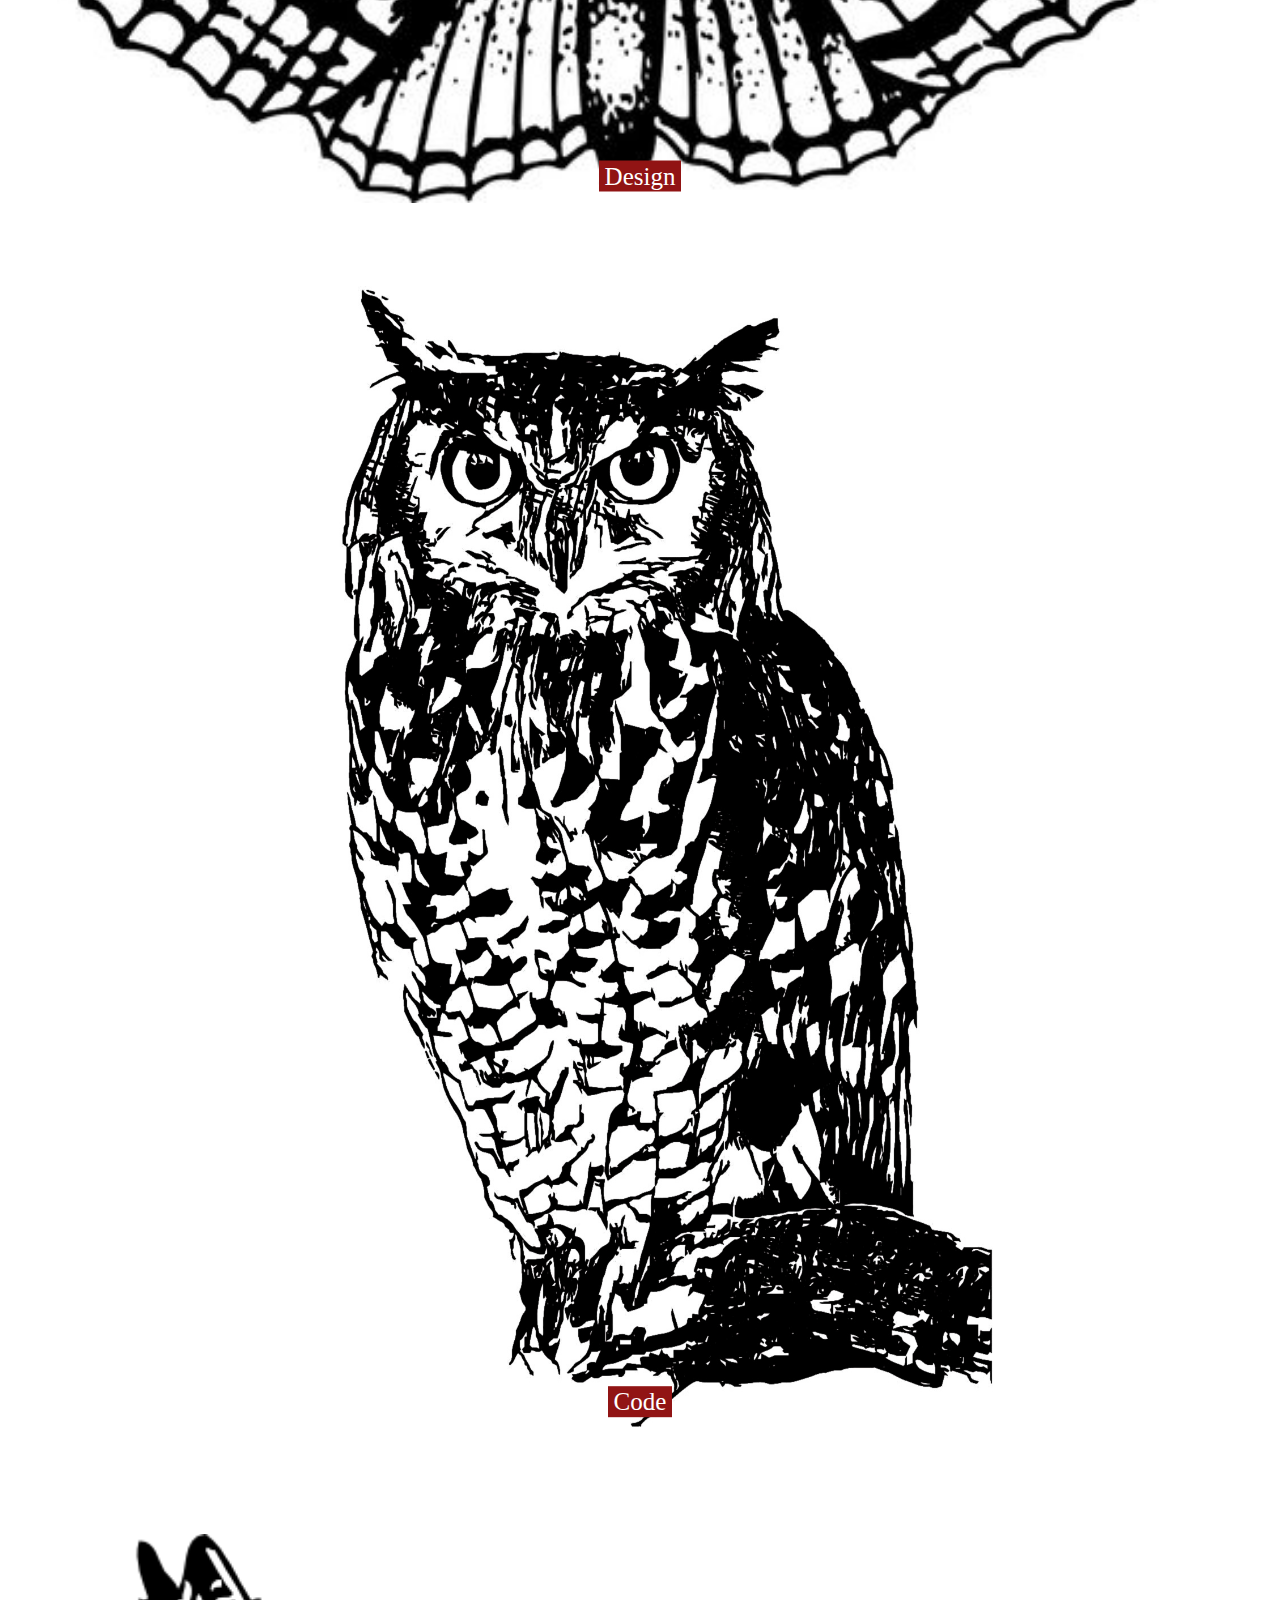
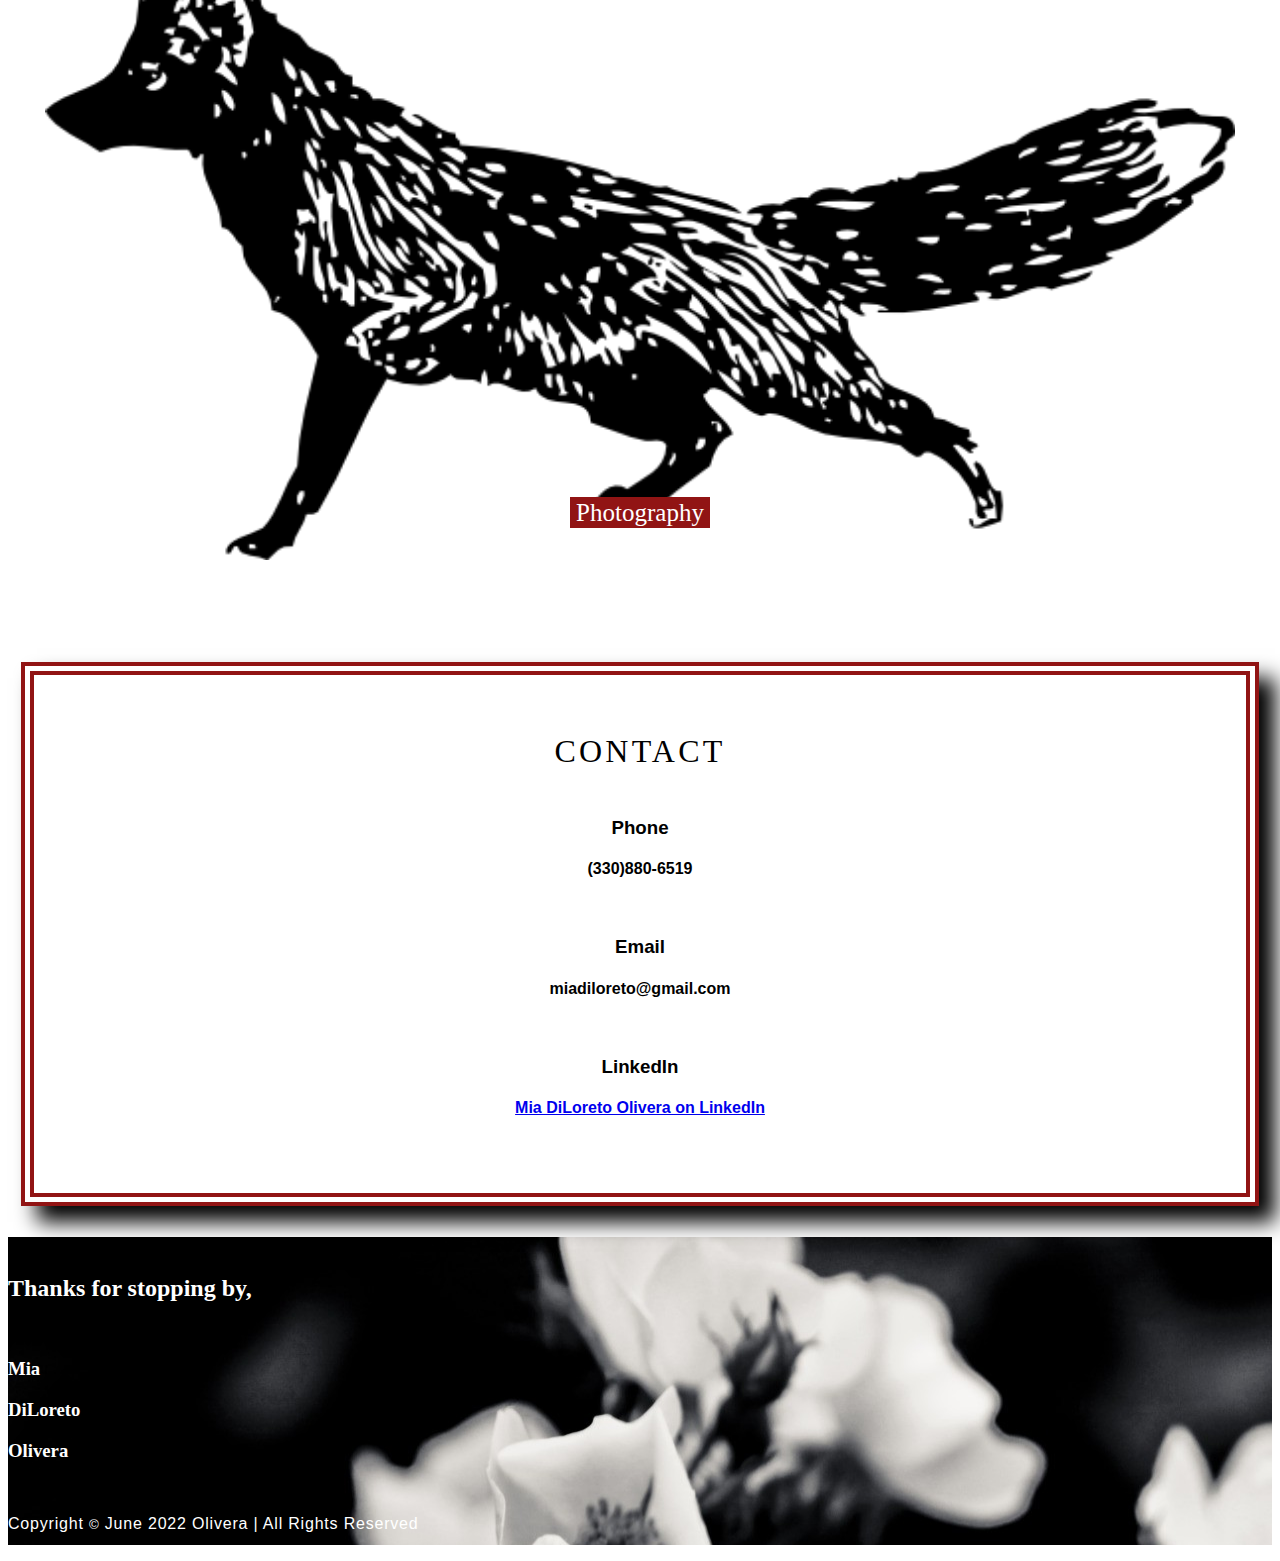
==== commit f46253f9: "buttons" ====
--- a/index.html
+++ b/index.html
@@ -78,12 +78,12 @@
         <div class="row align-items-center" id="specialties">
             <div class="col" id="code-specialty">
                 <img class="specialty-link-photos" src="./images/moth.jpg">
-                <button class="specialty-link-buttons"><a href="#" data-after="Code">Code</a></button>
+                <button class="specialty-link-buttons"><a href="#" data-after="Design">Design</del></a></button>
             </div>
             <br>
             <div class="col" id="design-specialty">
                 <img class="specialty-link-photos" src="./images/owl.jpg">
-                <button class="specialty-link-buttons"><a href="#" data-after="Design">Design</del></a></button>
+                <button class="specialty-link-buttons"><a href="#" data-after="Code">Code</a></button>
             </div>
             <br>
             <div class="col"id="photography-specialty">
--- a/style.css
+++ b/style.css
@@ -144,22 +144,57 @@
 }
 
 #code-specialty {
-    border-style: double;
     width: 1fr;
     margin: 1%;
 }
 
-#design-specialty {
-    border-style: double;
+#code-specialty .specialty-link-buttons  {
+  background-color: rgb(145, 20, 20);
+  color: black;
+  font-size: 25px;
+  border: none;
+  cursor: pointer;
+  text-align: center;
+  transform: translateY(-150%);
+  position:static;
+
+}
+
+#design-specialty .specialty-link-buttons {
     width: 1fr;
     margin: 1%;
-
-}
-
-#photography-specialty {
-    border-style: double;
+    background-color: rgb(145, 20, 20);
+    color: black;
+    font-size: 25px;
+    border: none;
+    cursor: pointer;
+    text-align: center;
+    transform: translateY(-280%);
+
+}
+
+#photography-specialty .specialty-link-buttons {
     width: 1fr;
     margin: 1%;
+    background-color: rgb(145, 20, 20);
+    color: black;
+    font-size: 25px;
+    border: none;
+    cursor: pointer;
+    text-align: center;
+    transform: translateY(-79px);
+
+}
+
+.specialty-link-buttons a {
+    z-index: 1000;
+    text-decoration: none;
+    font-family: Syncopate;
+    color:white;
+}
+
+.specialty-link-buttons {
+    /* transform: translateY(-50px); */
 }
 
 
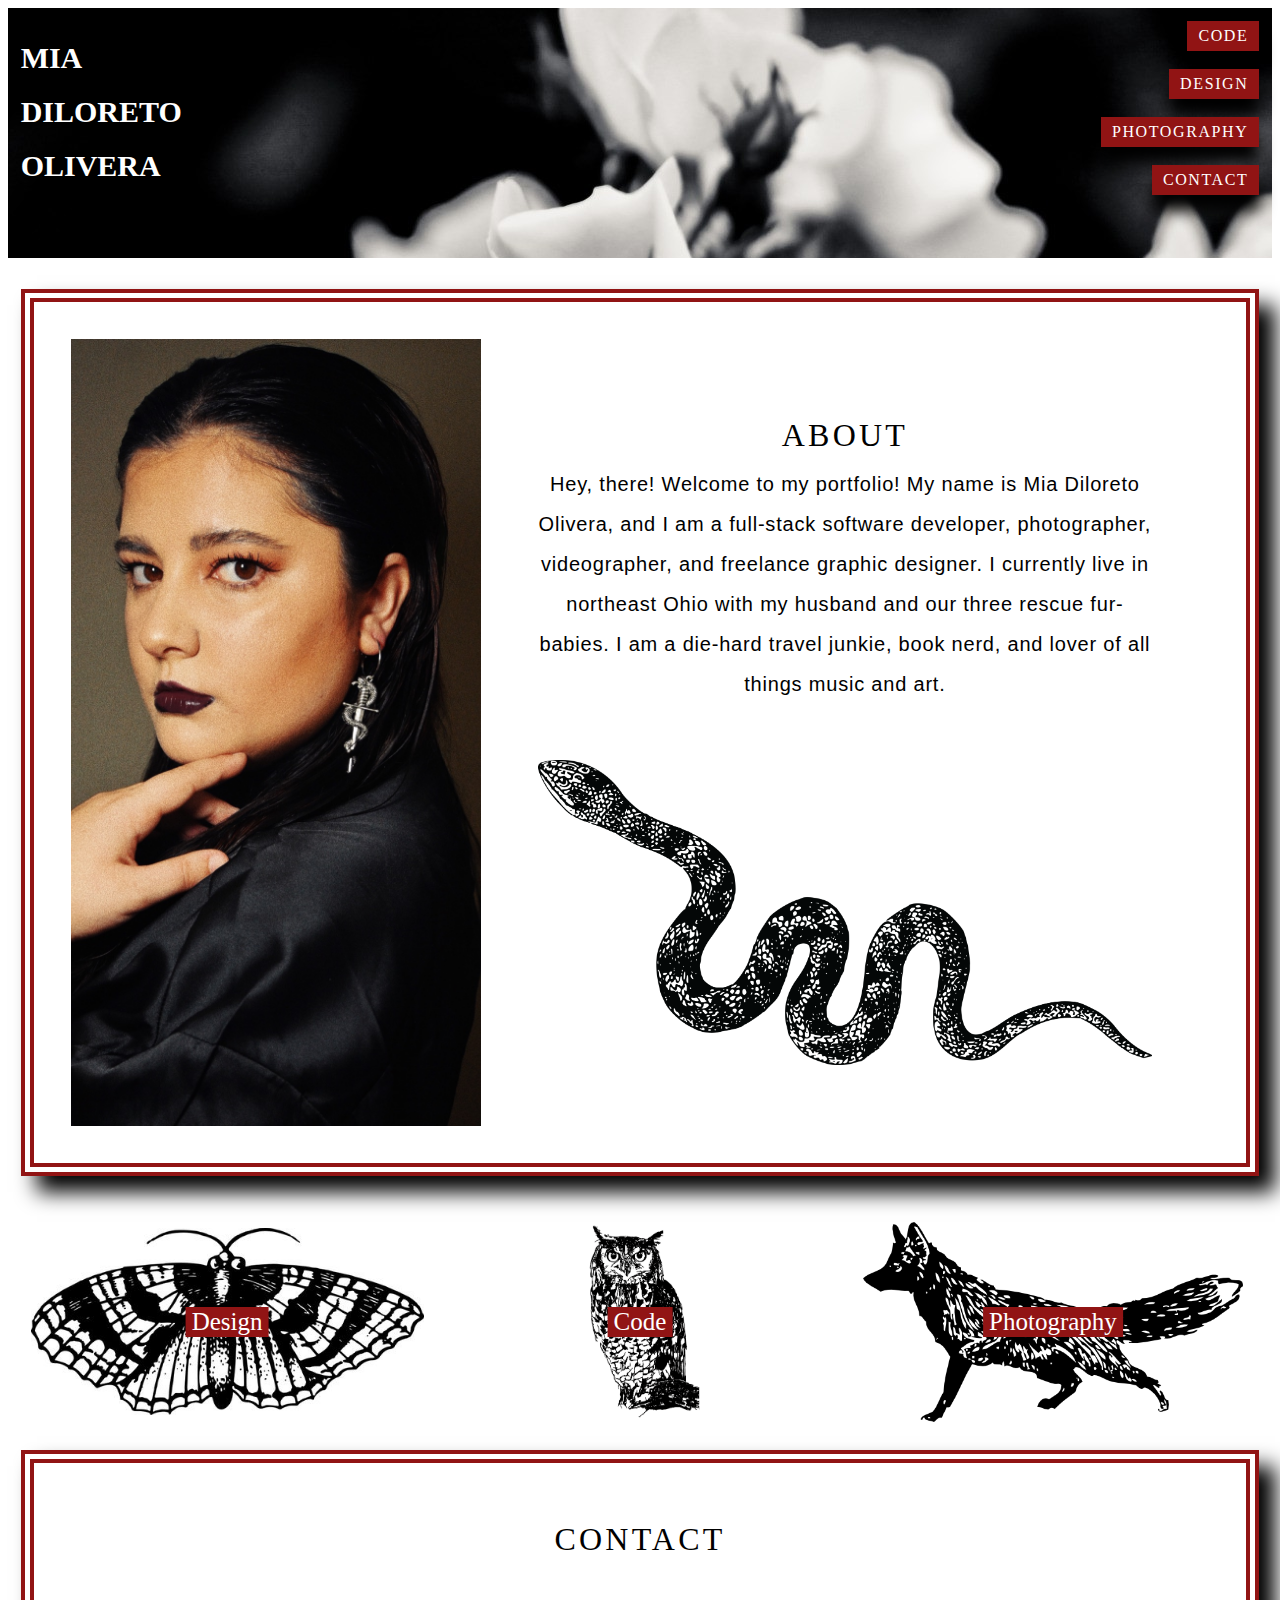
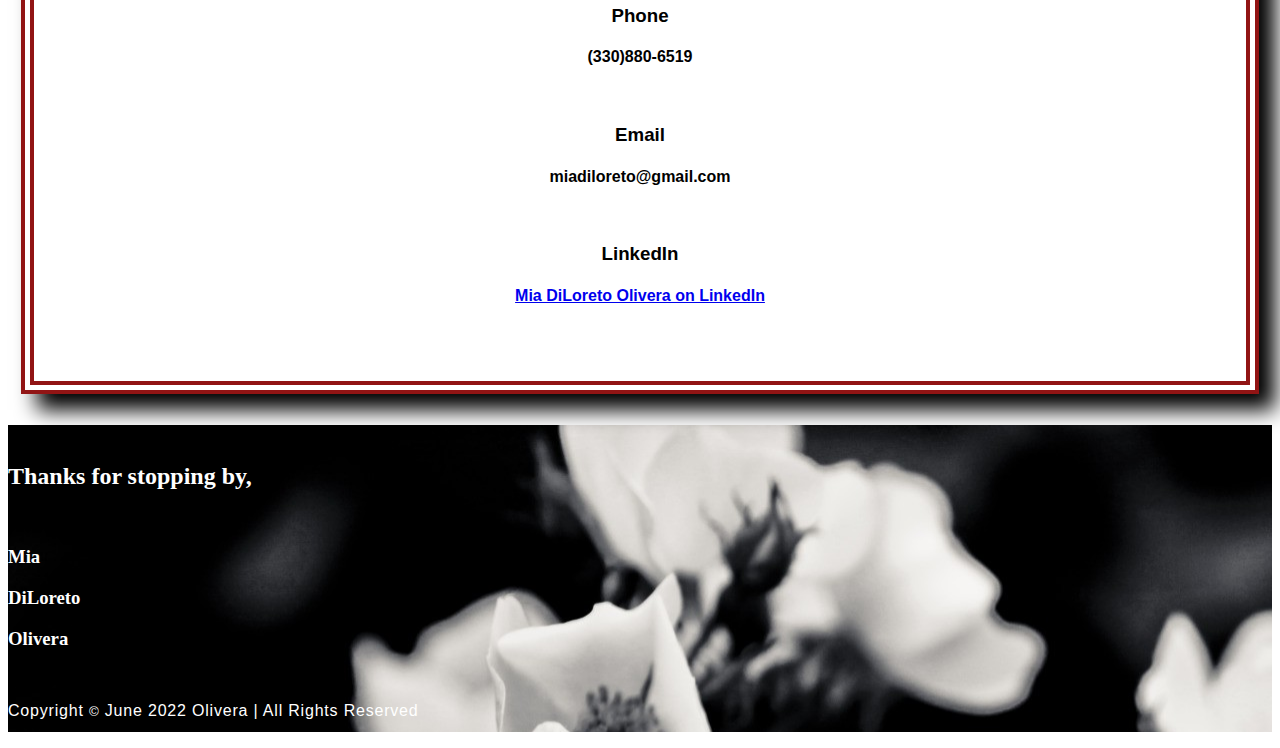
==== commit 88af42ee: "specialty button placement" ====
--- a/index.html
+++ b/index.html
@@ -75,7 +75,7 @@
         <br>
         <br>
 
-        <div class="row align-items-center" id="specialties">
+        <!-- <div class="row align-items-center" id="specialties">
             <div class="col" id="code-specialty">
                 <img class="specialty-link-photos" src="./images/moth.jpg">
                 <button class="specialty-link-buttons"><a href="#" data-after="Design">Design</del></a></button>
@@ -90,7 +90,20 @@
                 <img class="specialty-link-photos" src="./images/fox.png">
                 <button class="specialty-link-buttons"><a href="#" data-after="Photography">Photography</a></button>
             </div>
-        </div>
+        </div> -->
+
+       <div class="specialties-container">
+            <div class="specialty-img" style="background-image: url('./images/moth.jpg');">
+                <button class="specialty-link-buttons"><a href="#" data-after="Design">Design</del></a></button>
+            </div>
+            <div class="specialty-img" style="background-image: url('./images/owl.jpg');">
+                <button class="specialty-link-buttons"><a href="#" data-after="Code">Code</a></button>
+            </div>
+            <div class="specialty-img" style="background-image: url('./images/fox.png');">
+                <button class="specialty-link-buttons"><a href="#" data-after="Photography">Photography</a></button>
+            </div>
+       </div>
+       
 
         <!-- end links section----------------------------------->
         <br>
--- a/style.css
+++ b/style.css
@@ -139,8 +139,74 @@
 }
 /* SPECIALTY BUTTONS -------------------------------------------------*/
 
-#specialties {
+/* Mic's Test Code */
+.specialties-container > div{
+    color: white;
+    width: 100%;
+    height: 200px;
+    margin: 10px;
+    text-align: center;
+    line-height: 75px;
+    font-size: 30px;
+}
+
+.specialties-container{
+    display: flex;
+    justify-content: center;
+    align-items: center;
+}
+
+.specialty-img{
+    width: 100%;
+    height: 100%;
+    background-position: center;
+    background-size: contain;
+    background-repeat: no-repeat;
+    position: relative;
+}
+
+.specialties-container button{
+  background-color: rgb(145, 20, 20);
+  border: none;
+  cursor: pointer;
+  text-align: center;
+  position: absolute;
+  top: 50%;
+  left: 50%;
+  transform: translate(-50%, -50%);
+}
+
+.specialty-link-buttons a {
+    z-index: 1000;
+    text-decoration: none;
+    font-family: Syncopate;
+    font-size: 25px;
+    color:white;
+} 
+
+.specialty-link-buttons a:hover {
+    color: black;
+}
+
+
+/* End of Test Code */
+
+
+
+
+
+
+
+
+
+
+/* #specialties {
     padding: 2%;
+    background-color: pink;
+}
+
+#specialties a:hover{
+    color: black;
 }
 
 #code-specialty {
@@ -191,7 +257,7 @@
     text-decoration: none;
     font-family: Syncopate;
     color:white;
-}
+} */
 
 .specialty-link-buttons {
     /* transform: translateY(-50px); */
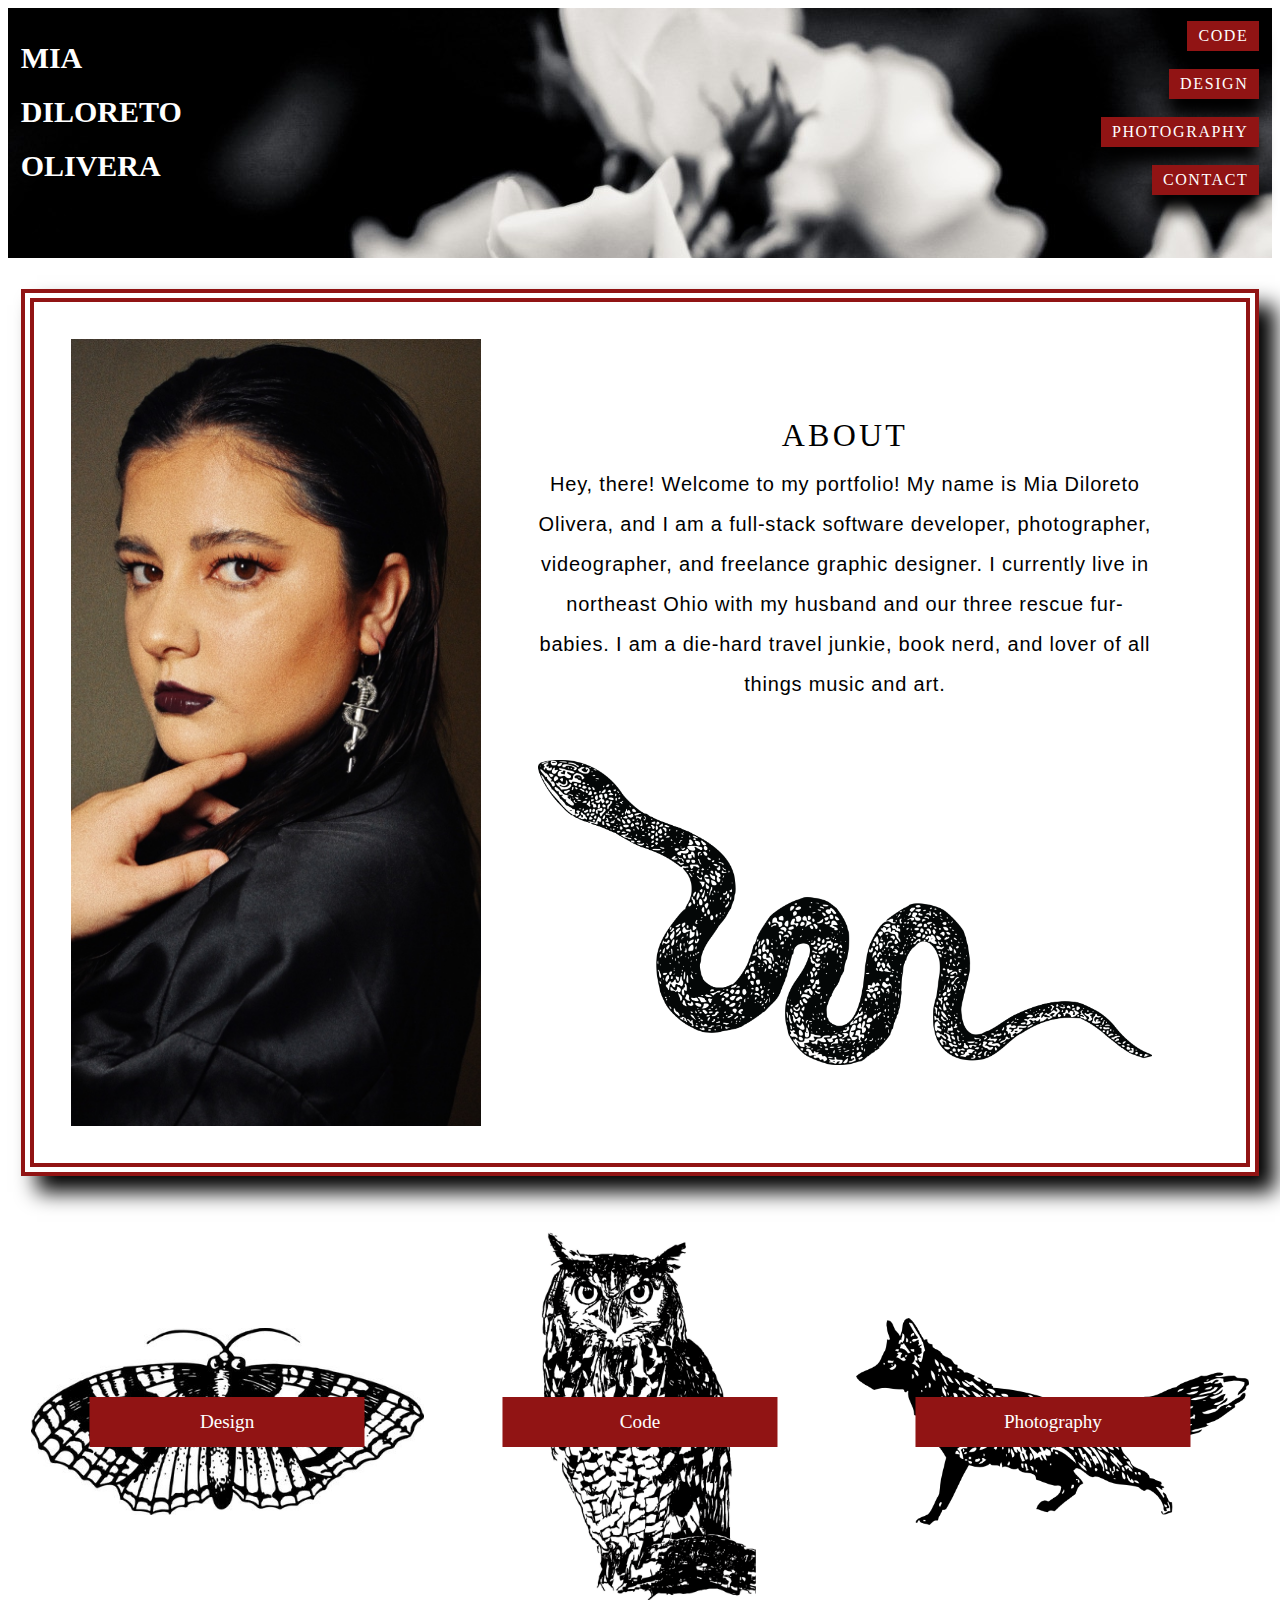
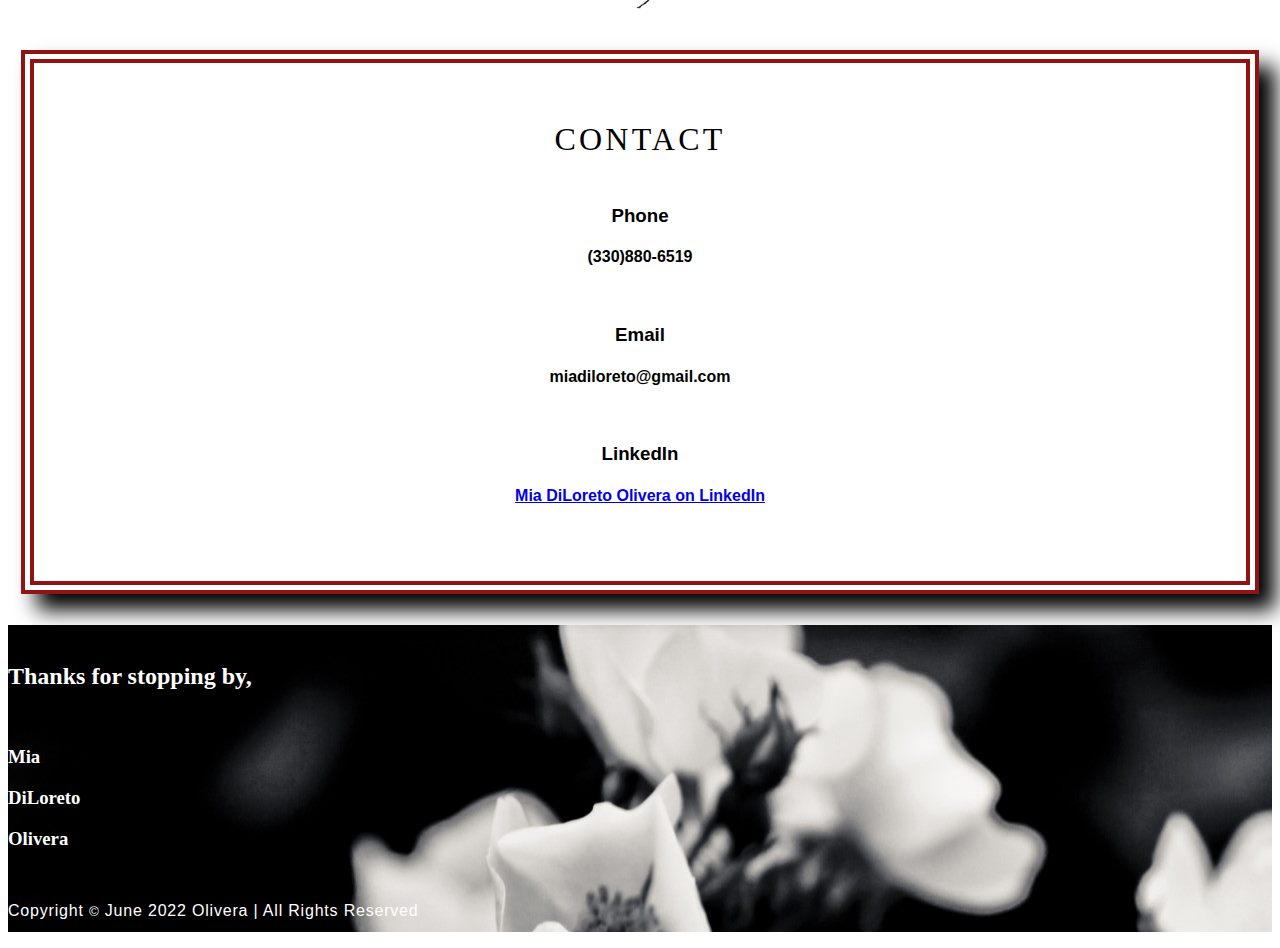
==== commit 77e96def: "fixed title" ====
--- a/index.html
+++ b/index.html
@@ -12,7 +12,7 @@
     <meta http-equiv="X-UA-Compatible" content="IE=edge">
     <meta name="viewport" content="width=<device-width>, initial-scale=1.0">
     <title>
-        <h1>Mia Olivera Portfolio</h1>
+        Mia Diloreto Olivera | Professional Portfolio
     </title>
 </head>
 
--- a/style.css
+++ b/style.css
@@ -143,7 +143,7 @@
 .specialties-container > div{
     color: white;
     width: 100%;
-    height: 200px;
+    height: 400px;
     margin: 10px;
     text-align: center;
     line-height: 75px;
@@ -168,24 +168,32 @@
 .specialties-container button{
   background-color: rgb(145, 20, 20);
   border: none;
-  cursor: pointer;
   text-align: center;
   position: absolute;
   top: 50%;
   left: 50%;
   transform: translate(-50%, -50%);
+  height: 50px;
+  width: 70%;
 }
 
 .specialty-link-buttons a {
     z-index: 1000;
     text-decoration: none;
     font-family: Syncopate;
-    font-size: 25px;
+    /* font-size: 25px; */
+    font-size: 1.5vw;
     color:white;
+    display: block;
+    position: absolute;
+    top: 50%;
+    left: 50%;
+    transform: translate(-50%, -50%);
 } 
 
-.specialty-link-buttons a:hover {
-    color: black;
+.specialties-container a:hover{
+    color: black;
+    cursor: pointer;
 }
 
 
